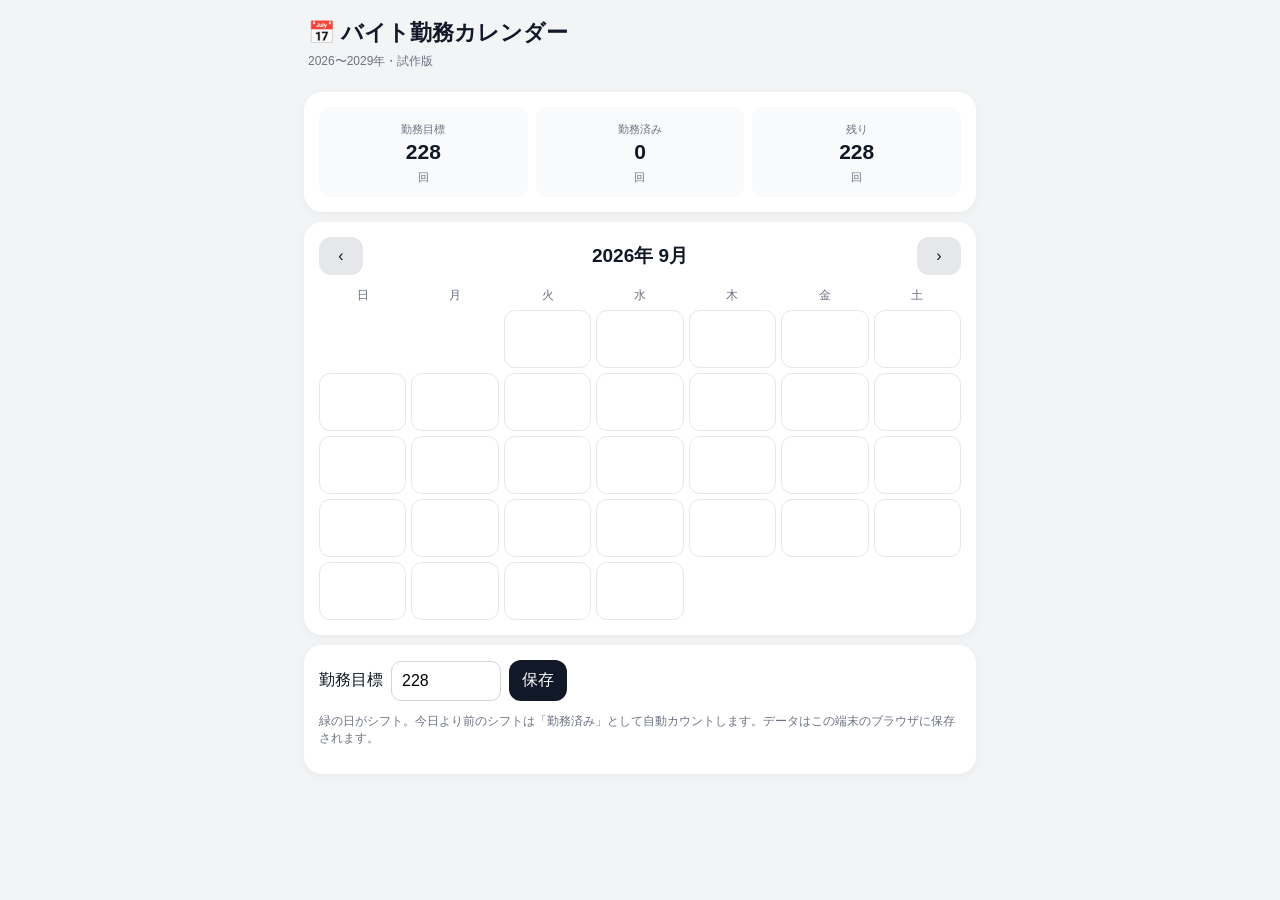
==== index.html @ fe1ae58c "Add files via upload" ====
<!doctype html><html lang="ja"><head>
<meta charset="utf-8"><meta name="viewport" content="width=device-width,initial-scale=1,viewport-fit=cover">
<meta name="theme-color" content="#111827"><link rel="manifest" href="manifest.json"><title>バイト勤務カレンダー</title>
<style>
*{box-sizing:border-box}body{margin:0;background:#f3f4f6;color:#111827;font-family:-apple-system,BlinkMacSystemFont,"Noto Sans JP",sans-serif}.app{max-width:700px;margin:auto;padding:env(safe-area-inset-top) 14px calc(24px + env(safe-area-inset-bottom))}header{padding:18px 4px 12px}h1{font-size:22px;margin:0 0 5px}.sub,.hint{color:#6b7280;font-size:12px}.card{background:#fff;border-radius:18px;padding:15px;margin:10px 0;box-shadow:0 2px 10px #0000000d}.stats{display:grid;grid-template-columns:repeat(3,1fr);gap:8px}.stat{background:#f9fafb;border-radius:12px;padding:12px 5px;text-align:center}.stat b{display:block;font-size:21px;margin:3px}.stat span{font-size:11px;color:#6b7280}.controls{display:flex;justify-content:space-between;align-items:center}.controls button{width:44px}.month{font-size:19px;font-weight:700}.week,.calendar{display:grid;grid-template-columns:repeat(7,1fr);gap:5px}.week{text-align:center;color:#6b7280;font-size:12px;margin:12px 0 6px}.day{min-height:58px;border:1px solid #e5e7eb;border-radius:11px;background:#fff;padding:6px;text-align:left}.day.empty{border:0;background:transparent}.day.today{outline:2px solid #111827}.day.shift{background:#dcfce7;border-color:#86efac}.num{font-size:13px}.dot{font-size:10px;color:#166534;margin-top:7px;font-weight:700}button{border:0;border-radius:12px;padding:10px 13px;background:#111827;color:#fff;font:inherit}button.secondary{background:#e5e7eb;color:#111827}button.danger{background:#fee2e2;color:#991b1b}.row{display:flex;gap:8px;align-items:center}input{width:110px;padding:10px;border:1px solid #d1d5db;border-radius:10px;font:inherit}.modal{position:fixed;inset:0;background:#0008;display:none;align-items:flex-end}.modal.show{display:flex}.sheet{background:#fff;width:100%;max-width:700px;border-radius:22px 22px 0 0;padding:20px 18px calc(20px + env(safe-area-inset-bottom))}.sheet h2{font-size:18px;margin:0 0 8px}.actions{display:flex;gap:8px;margin-top:15px}.actions button{flex:1}
</style></head><body><div class="app">
<header><h1>📅 バイト勤務カレンダー</h1><div class="sub">2026〜2029年・試作版</div></header>
<div class="card"><div class="stats"><div class="stat"><span>勤務目標</span><b id="goal">228</b><span>回</span></div><div class="stat"><span>勤務済み</span><b id="done">0</b><span>回</span></div><div class="stat"><span>残り</span><b id="remaining">228</b><span>回</span></div></div></div>
<div class="card"><div class="controls"><button class="secondary" id="prev">‹</button><div class="month" id="monthLabel"></div><button class="secondary" id="next">›</button></div>
<div class="week"><div>日</div><div>月</div><div>火</div><div>水</div><div>木</div><div>金</div><div>土</div></div><div class="calendar" id="calendar"></div></div>
<div class="card"><div class="row"><label>勤務目標</label><input id="goalInput" type="number" min="0" value="228"><button id="saveGoal">保存</button></div><p class="hint">緑の日がシフト。今日より前のシフトは「勤務済み」として自動カウントします。データはこの端末のブラウザに保存されます。</p></div>
</div>
<div class="modal" id="modal"><div class="sheet"><h2 id="modalTitle"></h2><div class="hint">この日のシフトを登録・削除できます。</div><div class="actions"><button id="add">🟢 シフト登録</button><button class="danger" id="remove">削除</button><button class="secondary" id="close">閉じる</button></div></div></div>
<script src="app.js"></script><script>if("serviceWorker"in navigator)navigator.serviceWorker.register("sw.js");</script>
</body></html>
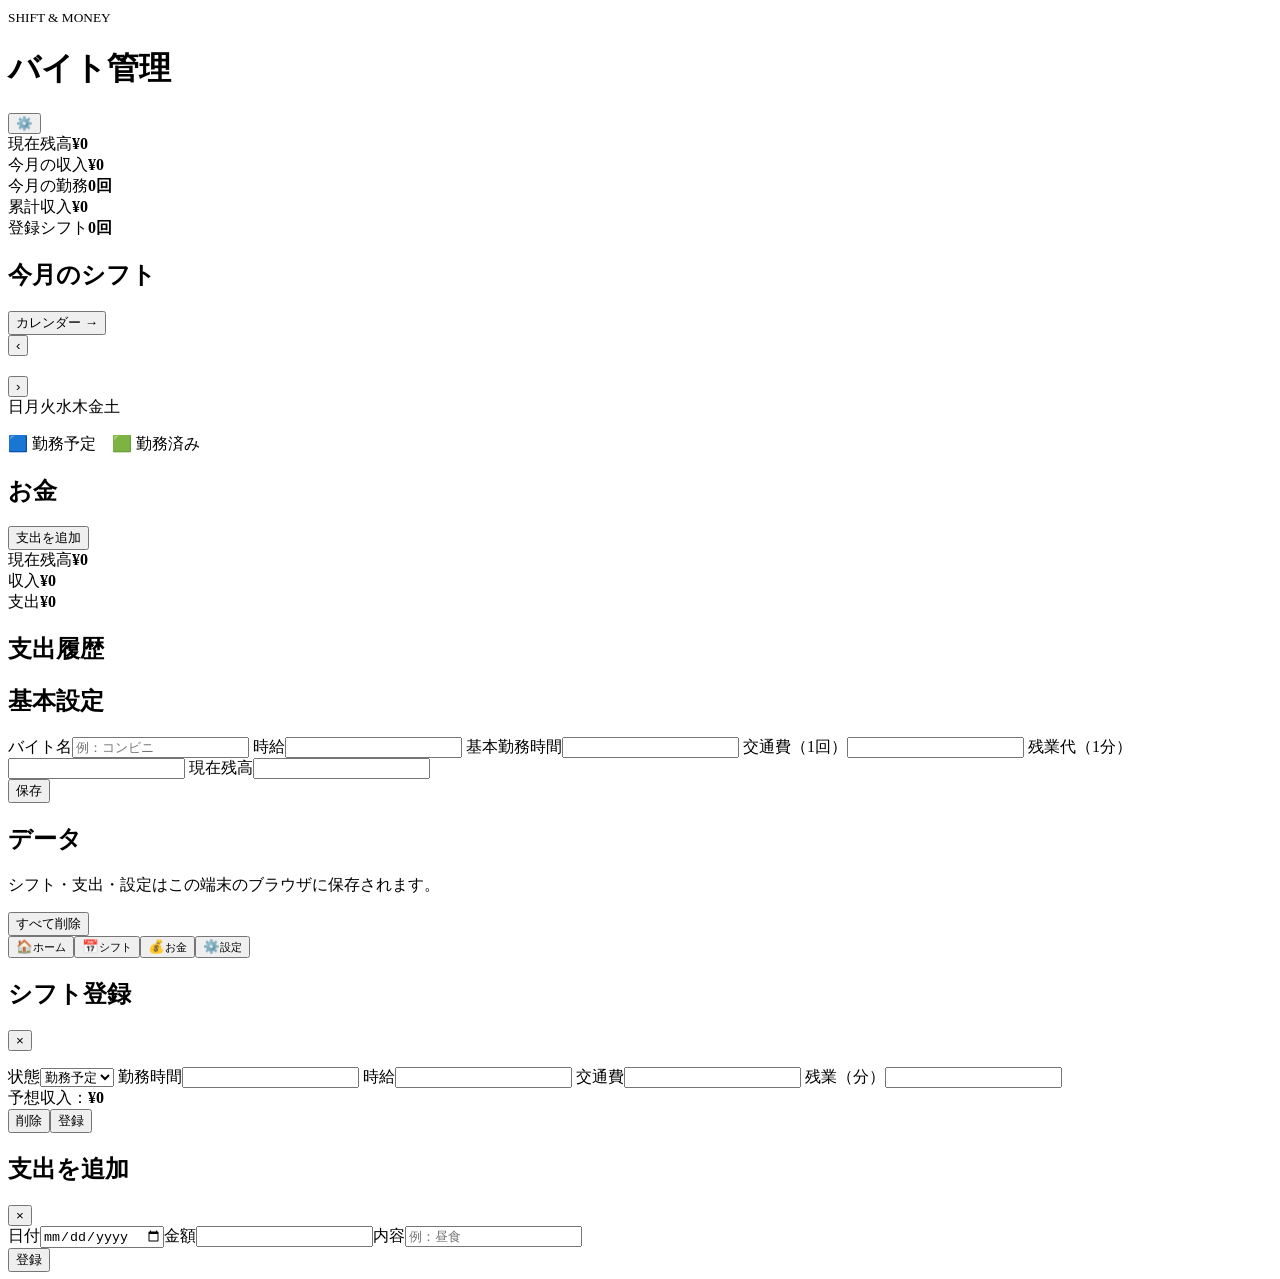
==== commit 277654be: "Rename index[1].html to index.html" ====
--- a/index.html
+++ b/index.html
@@ -1,15 +1,78 @@
-<!doctype html><html lang="ja"><head>
-<meta charset="utf-8"><meta name="viewport" content="width=device-width,initial-scale=1,viewport-fit=cover">
-<meta name="theme-color" content="#111827"><link rel="manifest" href="manifest.json"><title>バイト勤務カレンダー</title>
-<style>
-*{box-sizing:border-box}body{margin:0;background:#f3f4f6;color:#111827;font-family:-apple-system,BlinkMacSystemFont,"Noto Sans JP",sans-serif}.app{max-width:700px;margin:auto;padding:env(safe-area-inset-top) 14px calc(24px + env(safe-area-inset-bottom))}header{padding:18px 4px 12px}h1{font-size:22px;margin:0 0 5px}.sub,.hint{color:#6b7280;font-size:12px}.card{background:#fff;border-radius:18px;padding:15px;margin:10px 0;box-shadow:0 2px 10px #0000000d}.stats{display:grid;grid-template-columns:repeat(3,1fr);gap:8px}.stat{background:#f9fafb;border-radius:12px;padding:12px 5px;text-align:center}.stat b{display:block;font-size:21px;margin:3px}.stat span{font-size:11px;color:#6b7280}.controls{display:flex;justify-content:space-between;align-items:center}.controls button{width:44px}.month{font-size:19px;font-weight:700}.week,.calendar{display:grid;grid-template-columns:repeat(7,1fr);gap:5px}.week{text-align:center;color:#6b7280;font-size:12px;margin:12px 0 6px}.day{min-height:58px;border:1px solid #e5e7eb;border-radius:11px;background:#fff;padding:6px;text-align:left}.day.empty{border:0;background:transparent}.day.today{outline:2px solid #111827}.day.shift{background:#dcfce7;border-color:#86efac}.num{font-size:13px}.dot{font-size:10px;color:#166534;margin-top:7px;font-weight:700}button{border:0;border-radius:12px;padding:10px 13px;background:#111827;color:#fff;font:inherit}button.secondary{background:#e5e7eb;color:#111827}button.danger{background:#fee2e2;color:#991b1b}.row{display:flex;gap:8px;align-items:center}input{width:110px;padding:10px;border:1px solid #d1d5db;border-radius:10px;font:inherit}.modal{position:fixed;inset:0;background:#0008;display:none;align-items:flex-end}.modal.show{display:flex}.sheet{background:#fff;width:100%;max-width:700px;border-radius:22px 22px 0 0;padding:20px 18px calc(20px + env(safe-area-inset-bottom))}.sheet h2{font-size:18px;margin:0 0 8px}.actions{display:flex;gap:8px;margin-top:15px}.actions button{flex:1}
-</style></head><body><div class="app">
-<header><h1>📅 バイト勤務カレンダー</h1><div class="sub">2026〜2029年・試作版</div></header>
-<div class="card"><div class="stats"><div class="stat"><span>勤務目標</span><b id="goal">228</b><span>回</span></div><div class="stat"><span>勤務済み</span><b id="done">0</b><span>回</span></div><div class="stat"><span>残り</span><b id="remaining">228</b><span>回</span></div></div></div>
-<div class="card"><div class="controls"><button class="secondary" id="prev">‹</button><div class="month" id="monthLabel"></div><button class="secondary" id="next">›</button></div>
-<div class="week"><div>日</div><div>月</div><div>火</div><div>水</div><div>木</div><div>金</div><div>土</div></div><div class="calendar" id="calendar"></div></div>
-<div class="card"><div class="row"><label>勤務目標</label><input id="goalInput" type="number" min="0" value="228"><button id="saveGoal">保存</button></div><p class="hint">緑の日がシフト。今日より前のシフトは「勤務済み」として自動カウントします。データはこの端末のブラウザに保存されます。</p></div>
+<!doctype html>
+<html lang="ja">
+<head>
+<meta charset="utf-8">
+<meta name="viewport" content="width=device-width,initial-scale=1,viewport-fit=cover">
+<meta name="theme-color" content="#111827">
+<title>バイト管理</title>
+<link rel="manifest" href="manifest.json">
+<link rel="stylesheet" href="style.css">
+</head>
+<body>
+<header class="header"><div><small>SHIFT & MONEY</small><h1>バイト管理</h1></div><button id="settingsBtn">⚙️</button></header>
+
+<main>
+<section id="home" class="screen active">
+<div class="hero"><span>現在残高</span><b id="balance">¥0</b><small id="balanceInfo"></small></div>
+<div class="grid">
+<div class="card"><span>今月の収入</span><b id="monthIncome">¥0</b></div>
+<div class="card"><span>今月の勤務</span><b id="monthShifts">0回</b></div>
+<div class="card"><span>累計収入</span><b id="totalIncome">¥0</b></div>
+<div class="card"><span>登録シフト</span><b id="allShifts">0回</b></div>
 </div>
-<div class="modal" id="modal"><div class="sheet"><h2 id="modalTitle"></h2><div class="hint">この日のシフトを登録・削除できます。</div><div class="actions"><button id="add">🟢 シフト登録</button><button class="danger" id="remove">削除</button><button class="secondary" id="close">閉じる</button></div></div></div>
-<script src="app.js"></script><script>if("serviceWorker"in navigator)navigator.serviceWorker.register("sw.js");</script>
-</body></html>+<div class="card"><div class="row"><h2>今月のシフト</h2><button class="link" id="calendarLink">カレンダー →</button></div><div id="upcoming"></div></div>
+</section>
+
+<section id="calendar" class="screen">
+<div class="calhead"><button id="prev">‹</button><h2 id="monthTitle"></h2><button id="next">›</button></div>
+<div class="week"><span>日</span><span>月</span><span>火</span><span>水</span><span>木</span><span>金</span><span>土</span></div>
+<div id="calgrid" class="calgrid"></div>
+<p class="muted">🟦 勤務予定　🟩 勤務済み</p>
+</section>
+
+<section id="money" class="screen">
+<div class="card"><div class="row"><h2>お金</h2><button class="primary small" id="addExpense">支出を追加</button></div>
+<div class="money"><div><span>現在残高</span><b id="moneyBalance">¥0</b></div><div><span>収入</span><b id="moneyIncome">¥0</b></div><div><span>支出</span><b id="moneyExpense">¥0</b></div></div></div>
+<div class="card"><h2>支出履歴</h2><div id="expenses"></div></div>
+</section>
+
+<section id="settings" class="screen">
+<div class="card"><h2>基本設定</h2>
+<div class="forms">
+<label>バイト名<input id="jobName" type="text" placeholder="例：コンビニ"></label>
+<label>時給<input id="wage" type="number" min="0"></label>
+<label>基本勤務時間<input id="hours" type="number" min="0" step=".25"></label>
+<label>交通費（1回）<input id="transport" type="number" min="0"></label>
+<label>残業代（1分）<input id="ot" type="number" min="0" step=".1"></label>
+<label>現在残高<input id="startMoney" type="number"></label>
+</div>
+<button class="primary" id="saveSettings">保存</button>
+</div>
+<div class="card"><h2>データ</h2><p class="muted">シフト・支出・設定はこの端末のブラウザに保存されます。</p><button class="danger" id="clear">すべて削除</button></div>
+</section>
+</main>
+
+<nav><button data-screen="home" class="active">🏠<small>ホーム</small></button><button data-screen="calendar">📅<small>シフト</small></button><button data-screen="money">💰<small>お金</small></button><button data-screen="settings">⚙️<small>設定</small></button></nav>
+
+<div id="shiftModal" class="modal hidden"><div class="backdrop" data-close="shiftModal"></div><div class="sheet">
+<div class="row"><h2>シフト登録</h2><button class="close" data-close="shiftModal">×</button></div>
+<p id="shiftDate" class="muted"></p>
+<div class="forms">
+<label>状態<select id="status"><option value="planned">勤務予定</option><option value="done">勤務済み</option></select></label>
+<label>勤務時間<input id="sHours" type="number" min="0" step=".25"></label>
+<label>時給<input id="sWage" type="number" min="0"></label>
+<label>交通費<input id="sTransport" type="number" min="0"></label>
+<label>残業（分）<input id="sOt" type="number" min="0"></label>
+</div>
+<div class="preview">予想収入：<b id="preview">¥0</b></div>
+<div class="actions"><button class="danger" id="deleteShift">削除</button><button class="primary" id="saveShift">登録</button></div>
+</div></div>
+
+<div id="expenseModal" class="modal hidden"><div class="backdrop" data-close="expenseModal"></div><div class="sheet">
+<div class="row"><h2>支出を追加</h2><button class="close" data-close="expenseModal">×</button></div>
+<div class="forms"><label>日付<input id="eDate" type="date"></label><label>金額<input id="eAmount" type="number" min="0"></label><label>内容<input id="eName" type="text" placeholder="例：昼食"></label></div>
+<button class="primary" id="saveExpense">登録</button>
+</div></div>
+
+<script src="app.js"></script>
+</body></html>
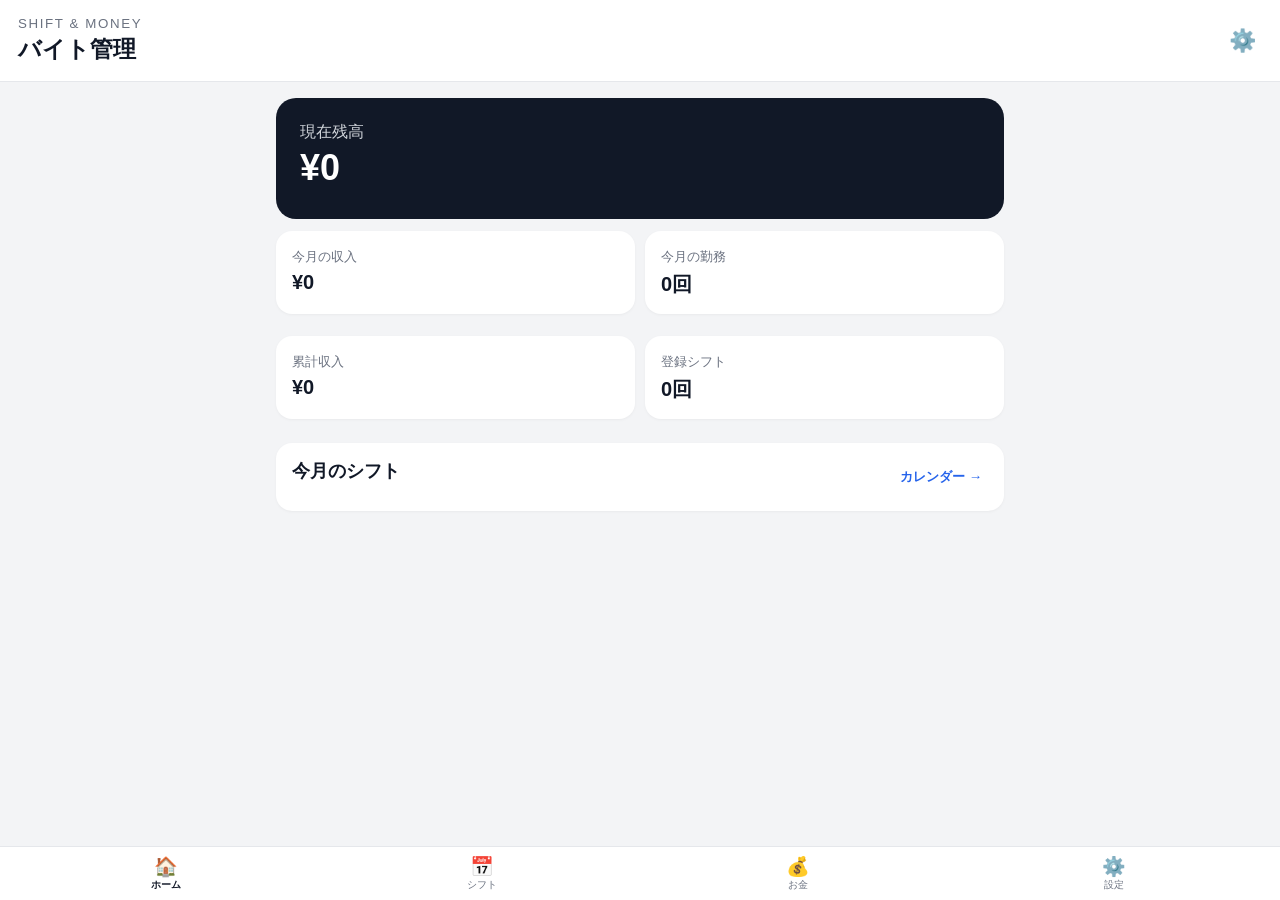
==== commit da05e78f: "Update index.html" ====
--- a/index.html
+++ b/index.html
@@ -4,75 +4,105 @@
 <meta charset="utf-8">
 <meta name="viewport" content="width=device-width,initial-scale=1,viewport-fit=cover">
 <meta name="theme-color" content="#111827">
+<meta name="apple-mobile-web-app-capable" content="yes">
 <title>バイト管理</title>
 <link rel="manifest" href="manifest.json">
 <link rel="stylesheet" href="style.css">
 </head>
 <body>
-<header class="header"><div><small>SHIFT & MONEY</small><h1>バイト管理</h1></div><button id="settingsBtn">⚙️</button></header>
+<header class="header">
+  <div><small>SHIFT & MONEY</small><h1>バイト管理</h1></div>
+  <button id="settingsBtn" type="button">⚙️</button>
+</header>
 
 <main>
 <section id="home" class="screen active">
-<div class="hero"><span>現在残高</span><b id="balance">¥0</b><small id="balanceInfo"></small></div>
-<div class="grid">
-<div class="card"><span>今月の収入</span><b id="monthIncome">¥0</b></div>
-<div class="card"><span>今月の勤務</span><b id="monthShifts">0回</b></div>
-<div class="card"><span>累計収入</span><b id="totalIncome">¥0</b></div>
-<div class="card"><span>登録シフト</span><b id="allShifts">0回</b></div>
-</div>
-<div class="card"><div class="row"><h2>今月のシフト</h2><button class="link" id="calendarLink">カレンダー →</button></div><div id="upcoming"></div></div>
+  <div class="hero"><span>現在残高</span><b id="balance">¥0</b><small id="balanceInfo"></small></div>
+  <div class="grid">
+    <div class="card"><span>今月の収入</span><b id="monthIncome">¥0</b></div>
+    <div class="card"><span>今月の勤務</span><b id="monthShifts">0回</b></div>
+    <div class="card"><span>累計収入</span><b id="totalIncome">¥0</b></div>
+    <div class="card"><span>登録シフト</span><b id="allShifts">0回</b></div>
+  </div>
+  <div class="card">
+    <div class="row"><h2>今月のシフト</h2><button class="link" id="calendarLink" type="button">カレンダー →</button></div>
+    <div id="upcoming"></div>
+  </div>
 </section>
 
 <section id="calendar" class="screen">
-<div class="calhead"><button id="prev">‹</button><h2 id="monthTitle"></h2><button id="next">›</button></div>
-<div class="week"><span>日</span><span>月</span><span>火</span><span>水</span><span>木</span><span>金</span><span>土</span></div>
-<div id="calgrid" class="calgrid"></div>
-<p class="muted">🟦 勤務予定　🟩 勤務済み</p>
+  <div class="calhead"><button id="prev" type="button">‹</button><h2 id="monthTitle"></h2><button id="next" type="button">›</button></div>
+  <div class="week"><span>日</span><span>月</span><span>火</span><span>水</span><span>木</span><span>金</span><span>土</span></div>
+  <div id="calgrid" class="calgrid"></div>
+  <p class="muted">🟦 勤務予定　🟩 勤務済み</p>
 </section>
 
 <section id="money" class="screen">
-<div class="card"><div class="row"><h2>お金</h2><button class="primary small" id="addExpense">支出を追加</button></div>
-<div class="money"><div><span>現在残高</span><b id="moneyBalance">¥0</b></div><div><span>収入</span><b id="moneyIncome">¥0</b></div><div><span>支出</span><b id="moneyExpense">¥0</b></div></div></div>
-<div class="card"><h2>支出履歴</h2><div id="expenses"></div></div>
+  <div class="card">
+    <div class="row"><h2>お金</h2><button class="primary small" id="addExpense" type="button">支出を追加</button></div>
+    <div class="money">
+      <div><span>現在残高</span><b id="moneyBalance">¥0</b></div>
+      <div><span>収入</span><b id="moneyIncome">¥0</b></div>
+      <div><span>支出</span><b id="moneyExpense">¥0</b></div>
+    </div>
+  </div>
+  <div class="card"><h2>支出履歴</h2><div id="expenses"></div></div>
 </section>
 
 <section id="settings" class="screen">
-<div class="card"><h2>基本設定</h2>
-<div class="forms">
-<label>バイト名<input id="jobName" type="text" placeholder="例：コンビニ"></label>
-<label>時給<input id="wage" type="number" min="0"></label>
-<label>基本勤務時間<input id="hours" type="number" min="0" step=".25"></label>
-<label>交通費（1回）<input id="transport" type="number" min="0"></label>
-<label>残業代（1分）<input id="ot" type="number" min="0" step=".1"></label>
-<label>現在残高<input id="startMoney" type="number"></label>
-</div>
-<button class="primary" id="saveSettings">保存</button>
-</div>
-<div class="card"><h2>データ</h2><p class="muted">シフト・支出・設定はこの端末のブラウザに保存されます。</p><button class="danger" id="clear">すべて削除</button></div>
+  <div class="card">
+    <h2>基本設定</h2>
+    <div class="forms">
+      <label>バイト名<input id="jobName" type="text" placeholder="例：コンビニ"></label>
+      <label>時給<input id="wage" type="number" min="0"></label>
+      <label>基本勤務時間<input id="hours" type="number" min="0" step=".25"></label>
+      <label>交通費（1回）<input id="transport" type="number" min="0"></label>
+      <label>残業代（1分）<input id="ot" type="number" min="0" step=".1"></label>
+      <label>現在残高<input id="startMoney" type="number"></label>
+    </div>
+    <button class="primary" id="saveSettings" type="button">保存</button>
+  </div>
+  <div class="card"><h2>データ</h2><p class="muted">シフト・支出・設定はこの端末のブラウザに保存されます。</p><button class="danger" id="clear" type="button">すべて削除</button></div>
 </section>
 </main>
 
-<nav><button data-screen="home" class="active">🏠<small>ホーム</small></button><button data-screen="calendar">📅<small>シフト</small></button><button data-screen="money">💰<small>お金</small></button><button data-screen="settings">⚙️<small>設定</small></button></nav>
+<nav>
+  <button data-screen="home" class="active" type="button">🏠<small>ホーム</small></button>
+  <button data-screen="calendar" type="button">📅<small>シフト</small></button>
+  <button data-screen="money" type="button">💰<small>お金</small></button>
+  <button data-screen="settings" type="button">⚙️<small>設定</small></button>
+</nav>
 
-<div id="shiftModal" class="modal hidden"><div class="backdrop" data-close="shiftModal"></div><div class="sheet">
-<div class="row"><h2>シフト登録</h2><button class="close" data-close="shiftModal">×</button></div>
-<p id="shiftDate" class="muted"></p>
-<div class="forms">
-<label>状態<select id="status"><option value="planned">勤務予定</option><option value="done">勤務済み</option></select></label>
-<label>勤務時間<input id="sHours" type="number" min="0" step=".25"></label>
-<label>時給<input id="sWage" type="number" min="0"></label>
-<label>交通費<input id="sTransport" type="number" min="0"></label>
-<label>残業（分）<input id="sOt" type="number" min="0"></label>
+<div id="shiftModal" class="modal hidden">
+  <div class="backdrop" data-close="shiftModal"></div>
+  <div class="sheet">
+    <div class="row"><h2>シフト登録</h2><button class="close" data-close="shiftModal" type="button">×</button></div>
+    <p id="shiftDate" class="muted"></p>
+    <div class="forms">
+      <label>状態<select id="status"><option value="planned">勤務予定</option><option value="done">勤務済み</option></select></label>
+      <label>勤務時間<input id="sHours" type="number" min="0" step=".25"></label>
+      <label>時給<input id="sWage" type="number" min="0"></label>
+      <label>交通費<input id="sTransport" type="number" min="0"></label>
+      <label>残業（分）<input id="sOt" type="number" min="0"></label>
+    </div>
+    <div class="preview">予想収入：<b id="preview">¥0</b></div>
+    <div class="actions"><button class="danger" id="deleteShift" type="button">削除</button><button class="primary" id="saveShift" type="button">登録</button></div>
+  </div>
 </div>
-<div class="preview">予想収入：<b id="preview">¥0</b></div>
-<div class="actions"><button class="danger" id="deleteShift">削除</button><button class="primary" id="saveShift">登録</button></div>
-</div></div>
 
-<div id="expenseModal" class="modal hidden"><div class="backdrop" data-close="expenseModal"></div><div class="sheet">
-<div class="row"><h2>支出を追加</h2><button class="close" data-close="expenseModal">×</button></div>
-<div class="forms"><label>日付<input id="eDate" type="date"></label><label>金額<input id="eAmount" type="number" min="0"></label><label>内容<input id="eName" type="text" placeholder="例：昼食"></label></div>
-<button class="primary" id="saveExpense">登録</button>
-</div></div>
+<div id="expenseModal" class="modal hidden">
+  <div class="backdrop" data-close="expenseModal"></div>
+  <div class="sheet">
+    <div class="row"><h2>支出を追加</h2><button class="close" data-close="expenseModal" type="button">×</button></div>
+    <div class="forms">
+      <label>日付<input id="eDate" type="date"></label>
+      <label>金額<input id="eAmount" type="number" min="0"></label>
+      <label>内容<input id="eName" type="text" placeholder="例：昼食"></label>
+    </div>
+    <button class="primary" id="saveExpense" type="button">登録</button>
+  </div>
+</div>
 
-<script src="app.js"></script>
-</body></html>
+<script src="app.js?v=11"></script>
+</body>
+</html>
--- a/style.css
+++ b/style.css
@@ -0,0 +1 @@
+*{box-sizing:border-box}body{margin:0;background:#f3f4f6;color:#111827;font-family:-apple-system,BlinkMacSystemFont,"Segoe UI","Noto Sans JP",sans-serif;padding-bottom:82px}.header{position:sticky;top:0;z-index:5;background:white;border-bottom:1px solid #e5e7eb;padding:14px 18px;display:flex;justify-content:space-between;align-items:center}.header small{color:#6b7280;letter-spacing:.12em}.header h1{margin:2px 0;font-size:23px}.header button,.close{border:0;background:none;font-size:22px}main{max-width:760px;margin:auto;padding:16px}.screen{display:none}.screen.active{display:block}.hero{background:#111827;color:white;border-radius:20px;padding:24px;margin-bottom:12px}.hero span,.hero small{display:block;color:#d1d5db}.hero b{display:block;font-size:36px;margin:4px 0 6px}.grid{display:grid;grid-template-columns:1fr 1fr;gap:10px;margin-bottom:12px}.card{background:white;border-radius:16px;padding:16px;margin-bottom:12px;box-shadow:0 1px 3px #0000000b}.card h2{font-size:18px;margin:0 0 12px}.card span,.muted{color:#6b7280;font-size:13px}.card b{display:block;font-size:20px;margin-top:5px}.row{display:flex;align-items:center;justify-content:space-between}.link{border:0;background:none;color:#2563eb;font-weight:700}.primary,.danger{border:0;border-radius:11px;padding:12px 16px;font-weight:700}.primary{background:#111827;color:white}.primary.small{padding:9px 12px;font-size:13px}.danger{background:#fee2e2;color:#b91c1c}.calhead{display:grid;grid-template-columns:48px 1fr 48px;align-items:center;text-align:center;margin-bottom:12px}.calhead button{border:0;background:white;border-radius:12px;font-size:30px;height:44px}.week,.calgrid{display:grid;grid-template-columns:repeat(7,1fr);gap:4px}.week{text-align:center;color:#6b7280;font-size:12px;margin-bottom:4px}.day{min-height:70px;background:white;border:1px solid transparent;border-radius:10px;padding:6px;text-align:left;position:relative}.day.today{border-color:#111827}.day.other{opacity:.35}.daynum{font-size:12px;font-weight:700}.shift{position:absolute;left:5px;right:5px;bottom:5px;border-radius:7px;text-align:center;font-size:10px;padding:3px;overflow:hidden;white-space:nowrap}.shift.planned{background:#dbeafe;color:#1d4ed8}.shift.done{background:#dcfce7;color:#15803d}.money{display:grid;grid-template-columns:repeat(3,1fr);gap:8px}.money div{background:#f9fafb;border-radius:10px;padding:10px}.money b{font-size:16px}.listrow{display:flex;justify-content:space-between;padding:11px;border:1px solid #e5e7eb;border-radius:10px;margin:7px 0}.empty{text-align:center;color:#9ca3af;padding:16px}.forms{display:grid;grid-template-columns:1fr 1fr;gap:11px;margin:13px 0}.forms label{font-size:13px;color:#4b5563}.forms input,.forms select{display:block;width:100%;margin-top:5px;border:1px solid #d1d5db;border-radius:10px;padding:10px;background:white;color:#111827}.preview{background:#f9fafb;border-radius:10px;padding:13px;margin-bottom:12px}.preview b{font-size:20px}.actions{display:flex;gap:10px}.actions>*{flex:1}nav{position:fixed;bottom:0;left:0;right:0;z-index:10;background:#fffffff2;backdrop-filter:blur(10px);border-top:1px solid #e5e7eb;padding:7px 8px calc(7px + env(safe-area-inset-bottom));display:grid;grid-template-columns:repeat(4,1fr)}nav button{border:0;background:none;color:#6b7280;font-size:19px}nav button.active{color:#111827;font-weight:800}nav small{display:block;font-size:10px}.modal.hidden{display:none}.modal{position:fixed;inset:0;z-index:20}.backdrop{position:absolute;inset:0;background:#0008}.sheet{position:absolute;bottom:0;left:0;right:0;background:white;border-radius:22px 22px 0 0;padding:20px 18px calc(20px + env(safe-area-inset-bottom));max-height:90vh;overflow:auto}.sheet h2{margin:0}@media(max-width:480px){.forms{grid-template-columns:1fr}.money{grid-template-columns:1fr}.day{min-height:64px}}
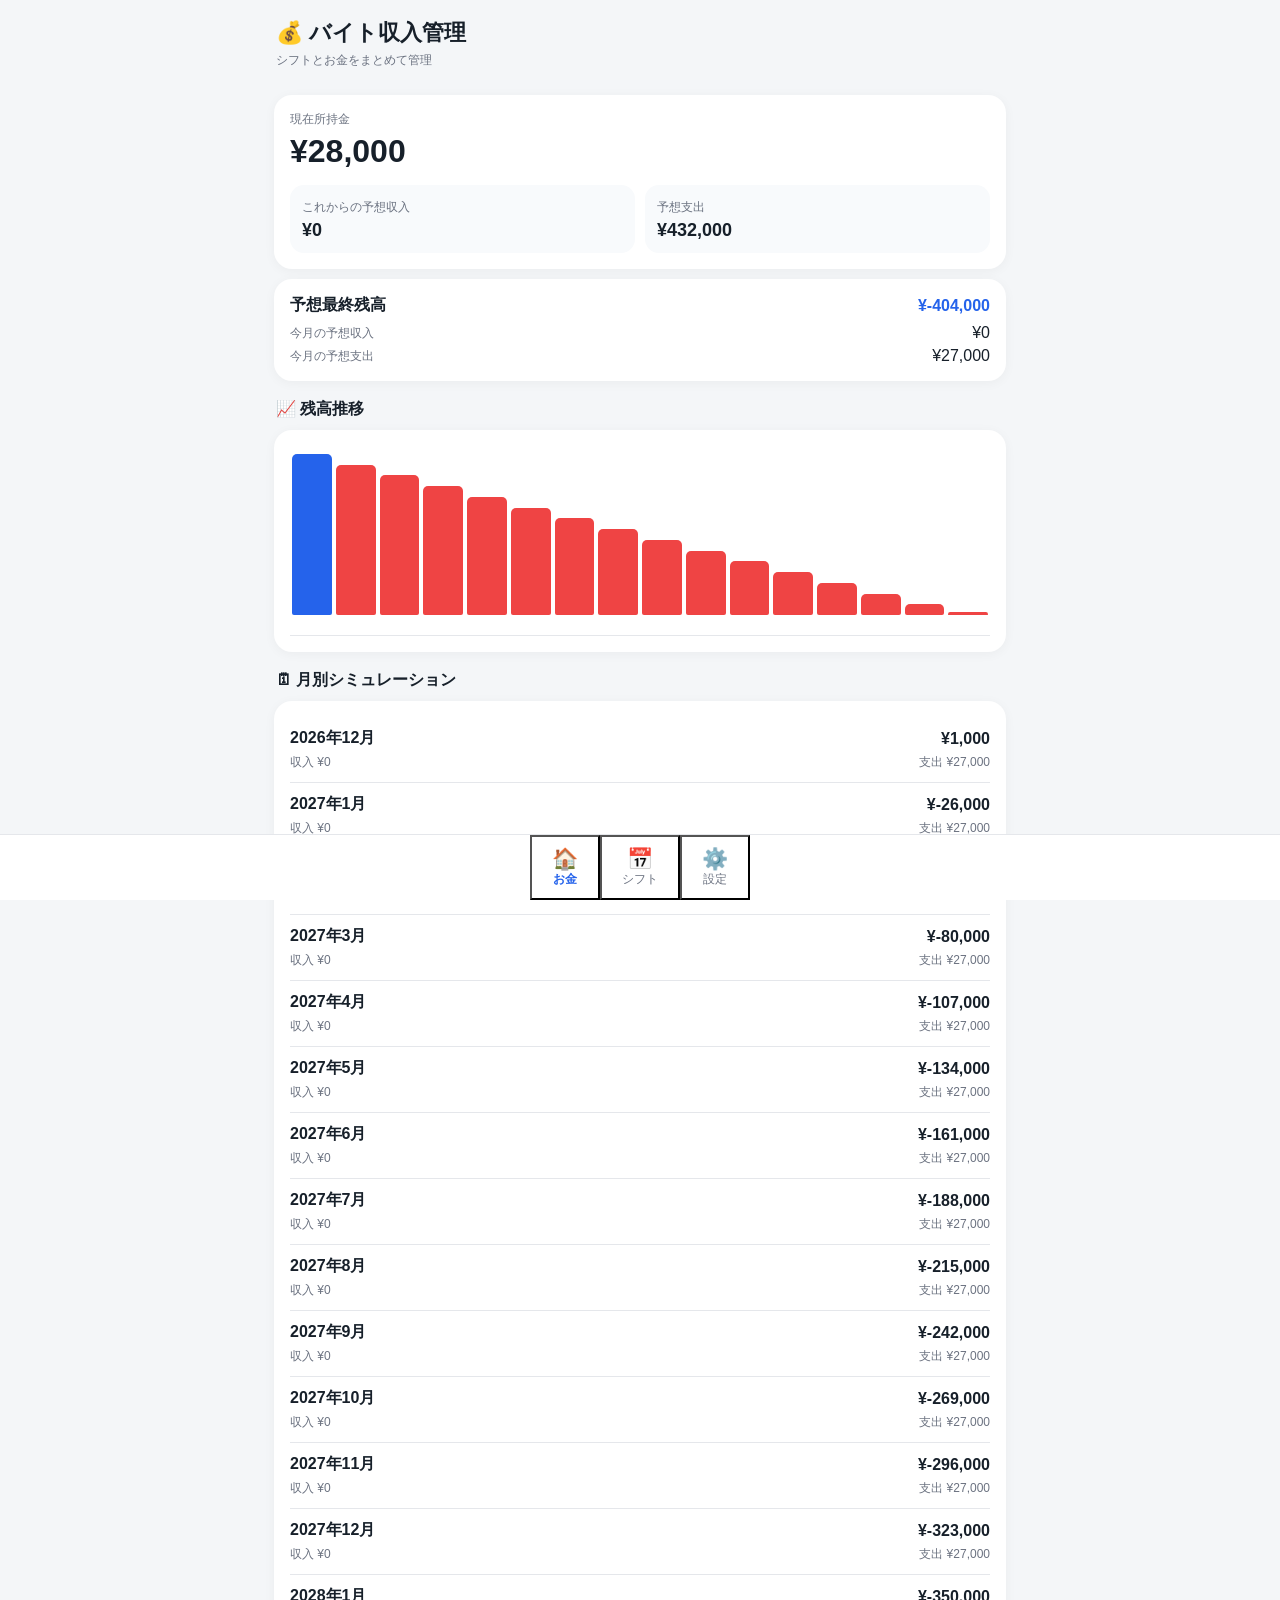
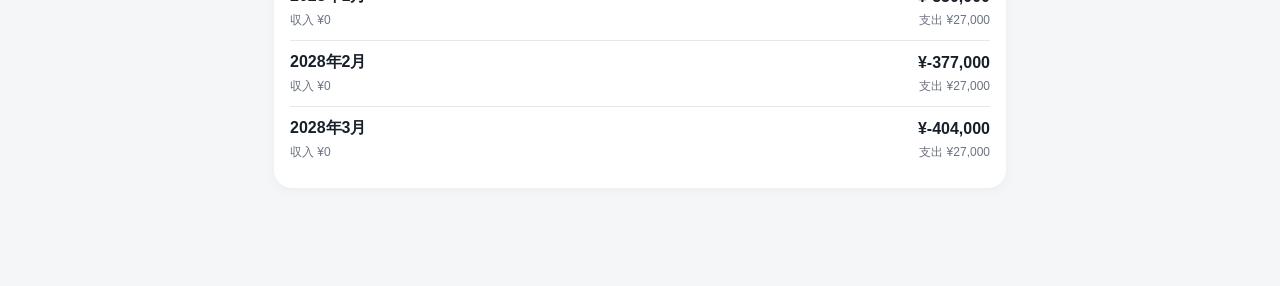
==== commit b9b777f4: "Update index.html" ====
--- a/index.html
+++ b/index.html
@@ -2,107 +2,78 @@
 <html lang="ja">
 <head>
 <meta charset="utf-8">
-<meta name="viewport" content="width=device-width,initial-scale=1,viewport-fit=cover">
+<meta name="viewport" content="width=device-width,initial-scale=1">
 <meta name="theme-color" content="#111827">
-<meta name="apple-mobile-web-app-capable" content="yes">
-<title>バイト管理</title>
-<link rel="manifest" href="manifest.json">
-<link rel="stylesheet" href="style.css">
+<title>バイト収入管理</title>
+<style>
+*{box-sizing:border-box}body{margin:0;background:#f4f6f8;color:#17202a;font-family:-apple-system,BlinkMacSystemFont,"Segoe UI",sans-serif}.app{max-width:760px;margin:auto;padding-bottom:80px}header{padding:18px 16px 8px}h1{font-size:22px;margin:0}.sub,.label,.note{color:#6b7280;font-size:12px}.sub{margin-top:4px}main{padding:8px 14px}.screen{display:none}.screen.active{display:block}.card{background:#fff;border-radius:18px;padding:16px;margin:10px 0;box-shadow:0 2px 12px #0000000b}.money{font-size:32px;font-weight:800;margin:5px 0 15px}.grid2,.formgrid{display:grid;grid-template-columns:1fr 1fr;gap:10px}.metric{background:#f8fafc;border-radius:14px;padding:12px}.metric b{display:block;font-size:18px;margin-top:4px}.row{display:flex;justify-content:space-between;gap:10px;align-items:center}.sectiontitle{font-weight:750;margin:18px 2px 8px}.blue{color:#2563eb}.green{color:#16a34a}.red{color:#dc2626}.nav{position:fixed;bottom:0;left:0;right:0;background:#fff;border-top:1px solid #e5e7eb;display:flex;justify-content:center;z-index:10}.nav button{background:none;color:#6b7280;padding:10px 20px;font-size:12px}.nav button.active{color:#2563eb;font-weight:700}.ico{display:block;font-size:21px}.monthbar{display:flex;justify-content:space-between;align-items:center;margin:5px 0 10px}.monthbar button,.smallbtn{border:0;background:#eef2ff;color:#1d4ed8;border-radius:10px;padding:8px 12px}.calendar{display:grid;grid-template-columns:repeat(7,1fr);gap:5px}.dow{text-align:center;color:#6b7280;font-size:11px;padding:3px}.day{min-height:70px;border:1px solid transparent;border-radius:11px;background:#fff;padding:6px;text-align:left}.day.empty{background:transparent}.day.today{border-color:#2563eb}.day.planned{background:#eff6ff}.day.done{background:#ecfdf5}.day.absent{background:#fef2f2}.day .tag,.day .pay{font-size:10px;margin-top:6px}.field{display:flex;flex-direction:column;gap:5px}.field.full{grid-column:1/-1}.field label{font-size:12px;color:#6b7280}.field input,.field select{width:100%;padding:11px;border:1px solid #e5e7eb;border-radius:10px;background:white}.primary{width:100%;padding:12px;border:0;border-radius:12px;background:#2563eb;color:white;font-weight:700;margin-top:12px}.danger{padding:10px;border:0;border-radius:10px;background:#fee2e2;color:#b91c1c}.chart{height:190px;display:flex;align-items:flex-end;gap:4px;padding:8px 2px 20px;border-bottom:1px solid #e5e7eb}.barwrap{height:100%;flex:1;position:relative;display:flex;align-items:flex-end}.bar{width:100%;background:#2563eb;border-radius:5px 5px 2px 2px;min-height:2px}.bar.negative{background:#ef4444}.barlabel{position:absolute;top:100%;font-size:9px;color:#6b7280;white-space:nowrap}.monthrow{padding:11px 0;border-bottom:1px solid #e5e7eb}.monthrow:last-child{border-bottom:0}.modal{position:fixed;inset:0;background:#0007;display:none;align-items:flex-end;z-index:20}.modal.show{display:flex}.sheet{background:white;width:100%;max-width:760px;margin:auto;border-radius:22px 22px 0 0;padding:18px 16px 25px}.actions{display:flex;gap:8px;margin-top:12px}.actions>*{flex:1}
+</style>
 </head>
 <body>
-<header class="header">
-  <div><small>SHIFT & MONEY</small><h1>バイト管理</h1></div>
-  <button id="settingsBtn" type="button">⚙️</button>
-</header>
-
+<div class="app">
+<header><h1>💰 バイト収入管理</h1><div class="sub">シフトとお金をまとめて管理</div></header>
 <main>
 <section id="home" class="screen active">
-  <div class="hero"><span>現在残高</span><b id="balance">¥0</b><small id="balanceInfo"></small></div>
-  <div class="grid">
-    <div class="card"><span>今月の収入</span><b id="monthIncome">¥0</b></div>
-    <div class="card"><span>今月の勤務</span><b id="monthShifts">0回</b></div>
-    <div class="card"><span>累計収入</span><b id="totalIncome">¥0</b></div>
-    <div class="card"><span>登録シフト</span><b id="allShifts">0回</b></div>
-  </div>
-  <div class="card">
-    <div class="row"><h2>今月のシフト</h2><button class="link" id="calendarLink" type="button">カレンダー →</button></div>
-    <div id="upcoming"></div>
-  </div>
+<div class="card"><div class="label">現在所持金</div><div id="currentMoney" class="money">¥0</div><div class="grid2"><div class="metric"><span class="label">これからの予想収入</span><b id="futureIncome">¥0</b></div><div class="metric"><span class="label">予想支出</span><b id="futureExpense">¥0</b></div></div></div>
+<div class="card"><div class="row"><b>予想最終残高</b><b id="forecastBalance" class="blue">¥0</b></div><div class="row" style="margin-top:8px"><span class="label">今月の予想収入</span><span id="monthIncome">¥0</span></div><div class="row" style="margin-top:5px"><span class="label">今月の予想支出</span><span id="monthExpense">¥0</span></div></div>
+<div class="sectiontitle">📈 残高推移</div><div class="card"><div id="balanceChart" class="chart"></div></div>
+<div class="sectiontitle">🗓 月別シミュレーション</div><div class="card" id="monthList"></div>
 </section>
 
 <section id="calendar" class="screen">
-  <div class="calhead"><button id="prev" type="button">‹</button><h2 id="monthTitle"></h2><button id="next" type="button">›</button></div>
-  <div class="week"><span>日</span><span>月</span><span>火</span><span>水</span><span>木</span><span>金</span><span>土</span></div>
-  <div id="calgrid" class="calgrid"></div>
-  <p class="muted">🟦 勤務予定　🟩 勤務済み</p>
-</section>
-
-<section id="money" class="screen">
-  <div class="card">
-    <div class="row"><h2>お金</h2><button class="primary small" id="addExpense" type="button">支出を追加</button></div>
-    <div class="money">
-      <div><span>現在残高</span><b id="moneyBalance">¥0</b></div>
-      <div><span>収入</span><b id="moneyIncome">¥0</b></div>
-      <div><span>支出</span><b id="moneyExpense">¥0</b></div>
-    </div>
-  </div>
-  <div class="card"><h2>支出履歴</h2><div id="expenses"></div></div>
+<div class="monthbar"><button id="prevMonth">‹</button><b id="calTitle"></b><button id="nextMonth">›</button></div>
+<div id="calendarGrid" class="calendar"></div>
+<div class="card note">登録した「出勤予定」は、その日を過ぎると自動で「勤務済み」になります。休んだ日は「欠勤」に変更できます。</div>
+<div class="card"><div class="row"><span>卒業までの残り勤務予定</span><b id="remainingShifts">0回</b></div><div class="row" style="margin-top:8px"><span>今月の勤務予定</span><b id="monthShifts">0回</b></div><div class="row" style="margin-top:8px"><span>今月の勤務済み</span><b id="monthDone">0回</b></div></div>
 </section>
 
 <section id="settings" class="screen">
-  <div class="card">
-    <h2>基本設定</h2>
-    <div class="forms">
-      <label>バイト名<input id="jobName" type="text" placeholder="例：コンビニ"></label>
-      <label>時給<input id="wage" type="number" min="0"></label>
-      <label>基本勤務時間<input id="hours" type="number" min="0" step=".25"></label>
-      <label>交通費（1回）<input id="transport" type="number" min="0"></label>
-      <label>残業代（1分）<input id="ot" type="number" min="0" step=".1"></label>
-      <label>現在残高<input id="startMoney" type="number"></label>
-    </div>
-    <button class="primary" id="saveSettings" type="button">保存</button>
-  </div>
-  <div class="card"><h2>データ</h2><p class="muted">シフト・支出・設定はこの端末のブラウザに保存されます。</p><button class="danger" id="clear" type="button">すべて削除</button></div>
+<div class="sectiontitle">⚙️ 基本設定</div><div class="card"><div class="formgrid">
+<div class="field full"><label>現在所持金</label><input id="sMoney" type="number"></div>
+<div class="field"><label>時給（円）</label><input id="sWage" type="number"></div><div class="field"><label>勤務時間（時間）</label><input id="sHours" type="number" step=".1"></div>
+<div class="field"><label>交通費（1勤務）</label><input id="sTransport" type="number"></div><div class="field"><label>残業割増率（%）</label><input id="sRate" type="number"></div>
+<div class="field"><label>卒業までの勤務目標</label><input id="sGoal" type="number"></div><div class="field"><label>シミュレーション終了</label><input id="sEnd" type="month"></div>
+</div><button id="saveSettings" class="primary">設定を保存</button></div>
+<div class="sectiontitle">💸 支出</div><div class="card"><div class="formgrid"><div class="field"><label>毎月の支出</label><input id="sMonthly" type="number"></div><div class="field"><label>その他支出</label><input id="sOther" type="number"></div></div><button id="saveExpenses" class="primary">支出設定を保存</button></div>
 </section>
 </main>
-
-<nav>
-  <button data-screen="home" class="active" type="button">🏠<small>ホーム</small></button>
-  <button data-screen="calendar" type="button">📅<small>シフト</small></button>
-  <button data-screen="money" type="button">💰<small>お金</small></button>
-  <button data-screen="settings" type="button">⚙️<small>設定</small></button>
-</nav>
-
-<div id="shiftModal" class="modal hidden">
-  <div class="backdrop" data-close="shiftModal"></div>
-  <div class="sheet">
-    <div class="row"><h2>シフト登録</h2><button class="close" data-close="shiftModal" type="button">×</button></div>
-    <p id="shiftDate" class="muted"></p>
-    <div class="forms">
-      <label>状態<select id="status"><option value="planned">勤務予定</option><option value="done">勤務済み</option></select></label>
-      <label>勤務時間<input id="sHours" type="number" min="0" step=".25"></label>
-      <label>時給<input id="sWage" type="number" min="0"></label>
-      <label>交通費<input id="sTransport" type="number" min="0"></label>
-      <label>残業（分）<input id="sOt" type="number" min="0"></label>
-    </div>
-    <div class="preview">予想収入：<b id="preview">¥0</b></div>
-    <div class="actions"><button class="danger" id="deleteShift" type="button">削除</button><button class="primary" id="saveShift" type="button">登録</button></div>
-  </div>
+<nav class="nav"><button data-screen="home" class="active"><span class="ico">🏠</span>お金</button><button data-screen="calendar"><span class="ico">📅</span>シフト</button><button data-screen="settings"><span class="ico">⚙️</span>設定</button></nav>
 </div>
 
-<div id="expenseModal" class="modal hidden">
-  <div class="backdrop" data-close="expenseModal"></div>
-  <div class="sheet">
-    <div class="row"><h2>支出を追加</h2><button class="close" data-close="expenseModal" type="button">×</button></div>
-    <div class="forms">
-      <label>日付<input id="eDate" type="date"></label>
-      <label>金額<input id="eAmount" type="number" min="0"></label>
-      <label>内容<input id="eName" type="text" placeholder="例：昼食"></label>
-    </div>
-    <button class="primary" id="saveExpense" type="button">登録</button>
-  </div>
-</div>
+<div id="modal" class="modal"><div class="sheet"><div class="row"><b id="modalDate">シフト</b><button id="closeModal" class="smallbtn">閉じる</button></div>
+<div class="formgrid" style="margin-top:14px"><div class="field"><label>状態</label><select id="mStatus"><option value="planned">出勤予定</option><option value="done">勤務済み</option><option value="absent">欠勤</option></select></div><div class="field"><label>残業（分）</label><input id="mOvertime" type="number" min="0" value="0"></div></div>
+<div class="card" style="background:#f8fafc"><div class="row"><span>通常勤務</span><b id="mBase">¥0</b></div><div class="row" style="margin-top:6px"><span>残業代</span><b id="mOT">¥0</b></div><div class="row" style="margin-top:6px"><span>交通費</span><b id="mTrans">¥0</b></div><div class="row" style="margin-top:10px"><b>予想支給額</b><b id="mTotal">¥0</b></div></div>
+<div class="actions"><button id="deleteShift" class="danger">削除</button><button id="saveShift" class="primary" style="margin-top:0">保存</button></div>
+</div></div>
 
-<script src="app.js?v=11"></script>
+<script>
+(()=>{"use strict";
+const KEY="baito_manager_v2";
+const defaults={settings:{money:28000,wage:1114,hours:3,transport:480,rate:25,goal:228,end:"2028-03"},expenses:{monthly:27000,other:0},shifts:{}};
+let data=load(), view=new Date(), selected=null;
+function load(){try{let x=JSON.parse(localStorage.getItem(KEY));return x?{settings:{...defaults.settings,...x.settings},expenses:{...defaults.expenses,...x.expenses},shifts:x.shifts||{}}:JSON.parse(JSON.stringify(defaults))}catch(e){return JSON.parse(JSON.stringify(defaults))}}
+function save(){localStorage.setItem(KEY,JSON.stringify(data))}
+function yen(n){return "¥"+Math.round(n||0).toLocaleString("ja-JP")}
+function pad(n){return String(n).padStart(2,"0")}
+function dk(y,m,d){return y+"-"+pad(m)+"-"+pad(d)}
+function past(k){let t=new Date();t.setHours(0,0,0,0);return new Date(k+"T00:00:00")<t}
+function status(k,v){if(v?.status==="planned"&&past(k))return"done";return v?.status||null}
+function pay(v){if(!v)return 0;let s=data.settings,base=s.wage*s.hours,ot=v.overtime?s.wage/60*v.overtime*(1+s.rate/100):0;return base+ot+s.transport}
+function months(){let [ey,em]=data.settings.end.split("-").map(Number),d=new Date(new Date().getFullYear(),new Date().getMonth(),1),end=new Date(ey,em-1,1),a=[];while(d<=end){a.push(new Date(d));d.setMonth(d.getMonth()+1)}return a}
+function monthly(){let a=[];months().forEach(d=>{let p=d.getFullYear()+"-"+pad(d.getMonth()+1),inc=0,done=0,planned=0;Object.entries(data.shifts).forEach(([k,v])=>{if(k.startsWith(p)){let st=status(k,v);if(st==="done"||st==="planned"){inc+=pay(v);planned++}if(st==="done")done++}});a.push({key:p,label:d.getFullYear()+"年"+(d.getMonth()+1)+"月",income:inc,expense:data.expenses.monthly,done,planned,balance:0})});let b=data.settings.money;a.forEach(x=>{b+=x.income-x.expense;x.balance=b});return a}
+function screen(id){document.querySelectorAll(".screen").forEach(x=>x.classList.remove("active"));document.getElementById(id).classList.add("active");document.querySelectorAll(".nav button").forEach(x=>x.classList.toggle("active",x.dataset.screen===id));if(id==="home")home();if(id==="calendar")calendar();if(id==="settings")settings()}
+document.querySelectorAll(".nav button").forEach(b=>b.onclick=()=>screen(b.dataset.screen));
+function home(){let a=monthly(),inc=a.reduce((s,x)=>s+x.income,0),exp=a.reduce((s,x)=>s+x.expense,0)+data.expenses.other,cur=a.find(x=>x.key===new Date().getFullYear()+"-"+pad(new Date().getMonth()+1));currentMoney.textContent=yen(data.settings.money);futureIncome.textContent=yen(inc);futureExpense.textContent=yen(exp);forecastBalance.textContent=yen(data.settings.money+inc-exp);monthIncome.textContent=yen(cur?.income||0);monthExpense.textContent=yen(cur?.expense||0);let c=balanceChart;c.innerHTML="";let vals=a.map(x=>x.balance),lo=Math.min(0,...vals),hi=Math.max(1,...vals),span=hi-lo||1;a.forEach(x=>{let w=document.createElement("div");w.className="barwrap";let b=document.createElement("div");b.className="bar"+(x.balance<0?" negative":"");b.style.height=Math.max(2,(x.balance-lo)/span*100)+"%";b.title=x.label+" "+yen(x.balance);w.appendChild(b);c.appendChild(w)});monthList.innerHTML=a.map(x=>'<div class="monthrow"><div class="row"><b>'+x.label+'</b><b>'+yen(x.balance)+'</b></div><div class="row" style="margin-top:5px;font-size:12px;color:#6b7280"><span>収入 '+yen(x.income)+'</span><span>支出 '+yen(x.expense)+'</span></div></div>').join("")}
+function calendar(){let y=view.getFullYear(),m=view.getMonth()+1;calTitle.textContent=y+"年"+m+"月";calendarGrid.innerHTML=["日","月","火","水","木","金","土"].map(x=>'<div class="dow">'+x+"</div>").join("");let first=new Date(y,m-1,1).getDay(),days=new Date(y,m,0).getDate(),p=0,dn=0;for(let i=0;i<first;i++)calendarGrid.innerHTML+='<div class="day empty"></div>';for(let d=1;d<=days;d++){let k=dk(y,m,d),v=data.shifts[k],st=status(k,v),e=document.createElement("button");e.className="day "+(st||"");let t=new Date();if(t.getFullYear()===y&&t.getMonth()+1===m&&t.getDate()===d)e.classList.add("today");e.innerHTML='<div>'+d+"</div>"+(st?'<div class="tag">'+(st==="done"?"勤務済み":st==="planned"?"出勤予定":"欠勤")+"</div>":"")+(st==="done"||st==="planned"?'<div class="pay">'+yen(pay(v))+"</div>":"");if(st==="planned")p++;if(st==="done")dn++;e.onclick=()=>openShift(k);calendarGrid.appendChild(e)}let all=Object.entries(data.shifts).filter(([k,v])=>status(k,v)==="planned"||status(k,v)==="done").length;remainingShifts.textContent=Math.max(0,data.settings.goal-all)+"回";monthShifts.textContent=p+dn+"回";monthDone.textContent=dn+"回"}
+prevMonth.onclick=()=>{view.setMonth(view.getMonth()-1);calendar()};nextMonth.onclick=()=>{view.setMonth(view.getMonth()+1);calendar()};
+function settings(){sMoney.value=data.settings.money;sWage.value=data.settings.wage;sHours.value=data.settings.hours;sTransport.value=data.settings.transport;sRate.value=data.settings.rate;sGoal.value=data.settings.goal;sEnd.value=data.settings.end;sMonthly.value=data.expenses.monthly;sOther.value=data.expenses.other}
+saveSettings.onclick=()=>{data.settings={money:+sMoney.value||0,wage:+sWage.value||0,hours:+sHours.value||0,transport:+sTransport.value||0,rate:+sRate.value||0,goal:+sGoal.value||0,end:sEnd.value||"2028-03"};save();home();calendar();alert("設定を保存しました")};
+saveExpenses.onclick=()=>{data.expenses={monthly:+sMonthly.value||0,other:+sOther.value||0};save();home();alert("支出設定を保存しました")};
+function openShift(k){selected=k;let v=data.shifts[k]||{status:"planned",overtime:0};modalDate.textContent=k;mStatus.value=status(k,v)||"planned";mOvertime.value=v.overtime||0;preview();modal.classList.add("show")}
+function preview(){let o=+mOvertime.value||0,s=data.settings,base=s.wage*s.hours,ot=s.wage/60*o*(1+s.rate/100);mBase.textContent=yen(base);mOT.textContent=yen(ot);mTrans.textContent=yen(s.transport);mTotal.textContent=yen(base+ot+s.transport)}
+mOvertime.oninput=preview;closeModal.onclick=()=>modal.classList.remove("show");saveShift.onclick=()=>{data.shifts[selected]={status:mStatus.value,overtime:+mOvertime.value||0};save();modal.classList.remove("show");calendar();home()};deleteShift.onclick=()=>{delete data.shifts[selected];save();modal.classList.remove("show");calendar();home()};
+home();calendar();settings();
+})();
+</script>
 </body>
 </html>
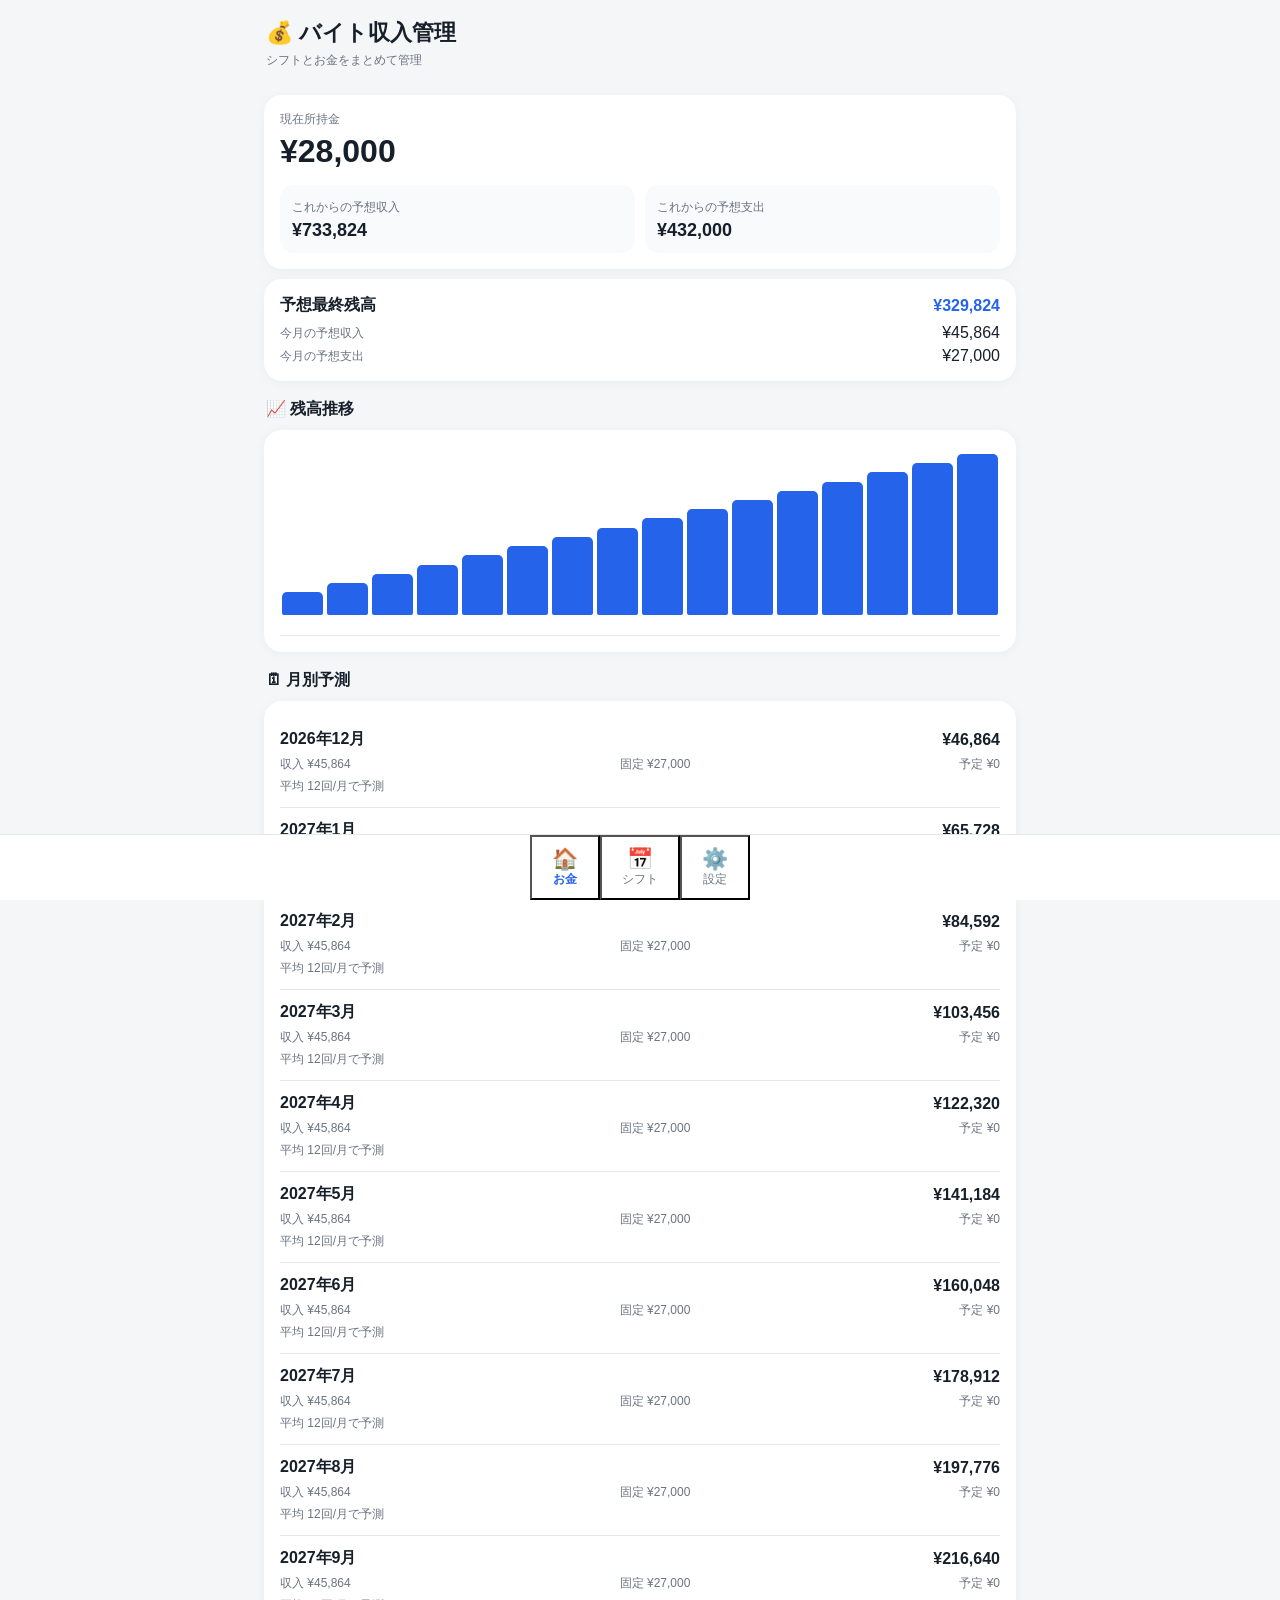
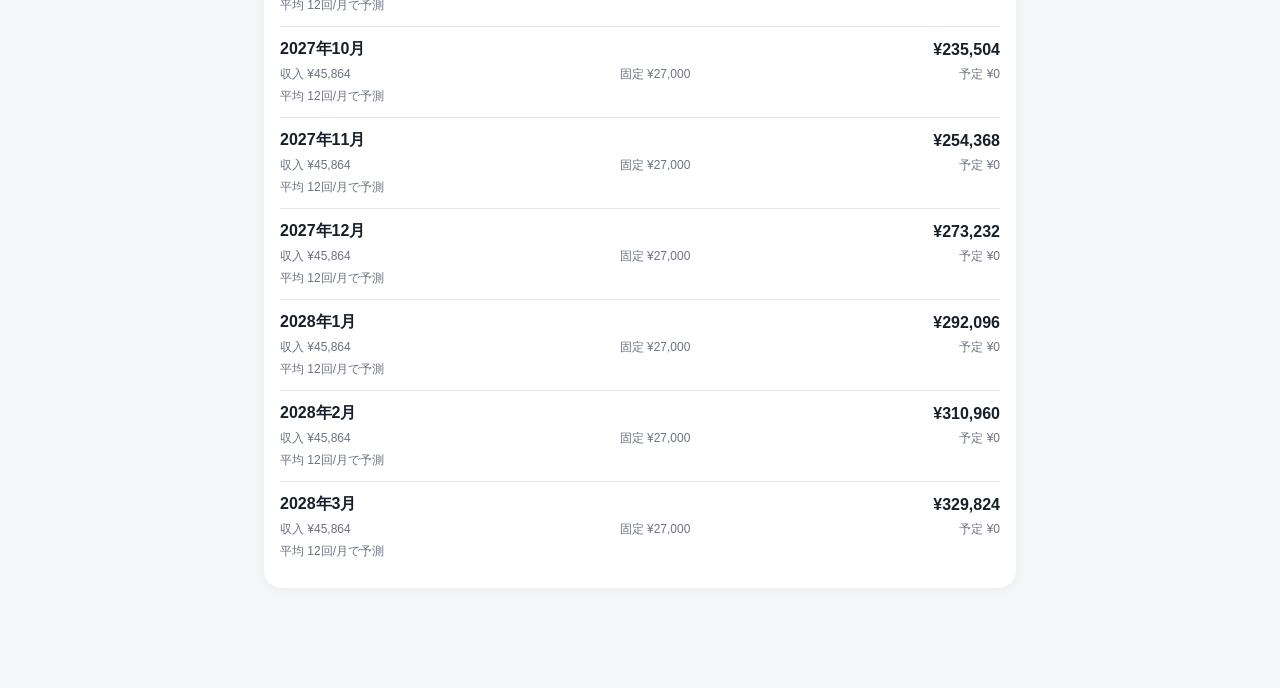
==== commit 91a47f27: "Update index.html" ====
--- a/index.html
+++ b/index.html
@@ -1,12 +1,10 @@
 <!doctype html>
 <html lang="ja">
 <head>
-<meta charset="utf-8">
-<meta name="viewport" content="width=device-width,initial-scale=1">
-<meta name="theme-color" content="#111827">
-<title>バイト収入管理</title>
+<meta charset="utf-8"><meta name="viewport" content="width=device-width,initial-scale=1">
+<meta name="theme-color" content="#111827"><title>バイト収入管理</title>
 <style>
-*{box-sizing:border-box}body{margin:0;background:#f4f6f8;color:#17202a;font-family:-apple-system,BlinkMacSystemFont,"Segoe UI",sans-serif}.app{max-width:760px;margin:auto;padding-bottom:80px}header{padding:18px 16px 8px}h1{font-size:22px;margin:0}.sub,.label,.note{color:#6b7280;font-size:12px}.sub{margin-top:4px}main{padding:8px 14px}.screen{display:none}.screen.active{display:block}.card{background:#fff;border-radius:18px;padding:16px;margin:10px 0;box-shadow:0 2px 12px #0000000b}.money{font-size:32px;font-weight:800;margin:5px 0 15px}.grid2,.formgrid{display:grid;grid-template-columns:1fr 1fr;gap:10px}.metric{background:#f8fafc;border-radius:14px;padding:12px}.metric b{display:block;font-size:18px;margin-top:4px}.row{display:flex;justify-content:space-between;gap:10px;align-items:center}.sectiontitle{font-weight:750;margin:18px 2px 8px}.blue{color:#2563eb}.green{color:#16a34a}.red{color:#dc2626}.nav{position:fixed;bottom:0;left:0;right:0;background:#fff;border-top:1px solid #e5e7eb;display:flex;justify-content:center;z-index:10}.nav button{background:none;color:#6b7280;padding:10px 20px;font-size:12px}.nav button.active{color:#2563eb;font-weight:700}.ico{display:block;font-size:21px}.monthbar{display:flex;justify-content:space-between;align-items:center;margin:5px 0 10px}.monthbar button,.smallbtn{border:0;background:#eef2ff;color:#1d4ed8;border-radius:10px;padding:8px 12px}.calendar{display:grid;grid-template-columns:repeat(7,1fr);gap:5px}.dow{text-align:center;color:#6b7280;font-size:11px;padding:3px}.day{min-height:70px;border:1px solid transparent;border-radius:11px;background:#fff;padding:6px;text-align:left}.day.empty{background:transparent}.day.today{border-color:#2563eb}.day.planned{background:#eff6ff}.day.done{background:#ecfdf5}.day.absent{background:#fef2f2}.day .tag,.day .pay{font-size:10px;margin-top:6px}.field{display:flex;flex-direction:column;gap:5px}.field.full{grid-column:1/-1}.field label{font-size:12px;color:#6b7280}.field input,.field select{width:100%;padding:11px;border:1px solid #e5e7eb;border-radius:10px;background:white}.primary{width:100%;padding:12px;border:0;border-radius:12px;background:#2563eb;color:white;font-weight:700;margin-top:12px}.danger{padding:10px;border:0;border-radius:10px;background:#fee2e2;color:#b91c1c}.chart{height:190px;display:flex;align-items:flex-end;gap:4px;padding:8px 2px 20px;border-bottom:1px solid #e5e7eb}.barwrap{height:100%;flex:1;position:relative;display:flex;align-items:flex-end}.bar{width:100%;background:#2563eb;border-radius:5px 5px 2px 2px;min-height:2px}.bar.negative{background:#ef4444}.barlabel{position:absolute;top:100%;font-size:9px;color:#6b7280;white-space:nowrap}.monthrow{padding:11px 0;border-bottom:1px solid #e5e7eb}.monthrow:last-child{border-bottom:0}.modal{position:fixed;inset:0;background:#0007;display:none;align-items:flex-end;z-index:20}.modal.show{display:flex}.sheet{background:white;width:100%;max-width:760px;margin:auto;border-radius:22px 22px 0 0;padding:18px 16px 25px}.actions{display:flex;gap:8px;margin-top:12px}.actions>*{flex:1}
+*{box-sizing:border-box}body{margin:0;background:#f4f6f8;color:#17202a;font-family:-apple-system,BlinkMacSystemFont,"Segoe UI",sans-serif}.app{max-width:780px;margin:auto;padding-bottom:82px}header{padding:18px 16px 8px}h1{font-size:22px;margin:0}.sub,.label,.note{color:#6b7280;font-size:12px}.sub{margin-top:4px}main{padding:8px 14px}.screen{display:none}.screen.active{display:block}.card{background:#fff;border-radius:18px;padding:16px;margin:10px 0;box-shadow:0 2px 12px #0000000b}.money{font-size:32px;font-weight:800;margin:5px 0 15px}.grid2,.formgrid{display:grid;grid-template-columns:1fr 1fr;gap:10px}.metric{background:#f8fafc;border-radius:14px;padding:12px}.metric b{display:block;font-size:18px;margin-top:4px}.row{display:flex;justify-content:space-between;gap:10px;align-items:center}.sectiontitle{font-weight:750;margin:18px 2px 8px}.blue{color:#2563eb}.green{color:#16a34a}.red{color:#dc2626}.nav{position:fixed;bottom:0;left:0;right:0;background:#fff;border-top:1px solid #e5e7eb;display:flex;justify-content:center;z-index:10}.nav button{background:none;color:#6b7280;padding:10px 20px;font-size:12px}.nav button.active{color:#2563eb;font-weight:700}.ico{display:block;font-size:21px}.monthbar{display:flex;justify-content:space-between;align-items:center;margin:5px 0 10px}.monthbar button,.smallbtn,.addbtn{border:0;background:#eef2ff;color:#1d4ed8;border-radius:10px;padding:8px 12px}.calendar{display:grid;grid-template-columns:repeat(7,1fr);gap:5px}.dow{text-align:center;color:#6b7280;font-size:11px;padding:3px}.day{min-height:70px;border:1px solid transparent;border-radius:11px;background:#fff;padding:6px;text-align:left}.day.empty{background:transparent}.day.today{border-color:#2563eb}.day.planned{background:#eff6ff}.day.done{background:#ecfdf5}.day.absent{background:#fef2f2}.day .tag,.day .pay{font-size:10px;margin-top:6px}.field{display:flex;flex-direction:column;gap:5px}.field.full{grid-column:1/-1}.field label{font-size:12px;color:#6b7280}.field input,.field select{width:100%;padding:11px;border:1px solid #e5e7eb;border-radius:10px;background:white}.primary{width:100%;padding:12px;border:0;border-radius:12px;background:#2563eb;color:white;font-weight:700;margin-top:12px}.danger{padding:9px 11px;border:0;border-radius:10px;background:#fee2e2;color:#b91c1c}.chart{height:190px;display:flex;align-items:flex-end;gap:4px;padding:8px 2px 20px;border-bottom:1px solid #e5e7eb;overflow:hidden}.barwrap{height:100%;flex:1;position:relative;display:flex;align-items:flex-end}.bar{width:100%;background:#2563eb;border-radius:5px 5px 2px 2px;min-height:2px}.bar.negative{background:#ef4444}.monthrow{padding:12px 0;border-bottom:1px solid #e5e7eb}.monthrow:last-child{border-bottom:0}.expense{padding:11px 0;border-bottom:1px solid #e5e7eb}.expense:last-child{border-bottom:0}.expense small{color:#6b7280}.modal{position:fixed;inset:0;background:#0007;display:none;align-items:flex-end;z-index:20}.modal.show{display:flex}.sheet{background:white;width:100%;max-width:780px;margin:auto;border-radius:22px 22px 0 0;padding:18px 16px 25px}.actions{display:flex;gap:8px;margin-top:12px}.actions>*{flex:1}
 </style>
 </head>
 <body>
@@ -14,15 +12,17 @@
 <header><h1>💰 バイト収入管理</h1><div class="sub">シフトとお金をまとめて管理</div></header>
 <main>
 <section id="home" class="screen active">
-<div class="card"><div class="label">現在所持金</div><div id="currentMoney" class="money">¥0</div><div class="grid2"><div class="metric"><span class="label">これからの予想収入</span><b id="futureIncome">¥0</b></div><div class="metric"><span class="label">予想支出</span><b id="futureExpense">¥0</b></div></div></div>
-<div class="card"><div class="row"><b>予想最終残高</b><b id="forecastBalance" class="blue">¥0</b></div><div class="row" style="margin-top:8px"><span class="label">今月の予想収入</span><span id="monthIncome">¥0</span></div><div class="row" style="margin-top:5px"><span class="label">今月の予想支出</span><span id="monthExpense">¥0</span></div></div>
+<div class="card"><div class="label">現在所持金</div><div id="currentMoney" class="money">¥0</div>
+<div class="grid2"><div class="metric"><span class="label">これからの予想収入</span><b id="futureIncome">¥0</b></div><div class="metric"><span class="label">これからの予想支出</span><b id="futureExpense">¥0</b></div></div></div>
+<div class="card"><div class="row"><b>予想最終残高</b><b id="forecastBalance" class="blue">¥0</b></div>
+<div class="row" style="margin-top:8px"><span class="label">今月の予想収入</span><span id="monthIncome">¥0</span></div>
+<div class="row" style="margin-top:5px"><span class="label">今月の予想支出</span><span id="monthExpense">¥0</span></div></div>
 <div class="sectiontitle">📈 残高推移</div><div class="card"><div id="balanceChart" class="chart"></div></div>
-<div class="sectiontitle">🗓 月別シミュレーション</div><div class="card" id="monthList"></div>
+<div class="sectiontitle">🗓 月別予測</div><div class="card" id="monthList"></div>
 </section>
 
 <section id="calendar" class="screen">
-<div class="monthbar"><button id="prevMonth">‹</button><b id="calTitle"></b><button id="nextMonth">›</button></div>
-<div id="calendarGrid" class="calendar"></div>
+<div class="monthbar"><button id="prevMonth">‹</button><b id="calTitle"></b><button id="nextMonth">›</button></div><div id="calendarGrid" class="calendar"></div>
 <div class="card note">登録した「出勤予定」は、その日を過ぎると自動で「勤務済み」になります。休んだ日は「欠勤」に変更できます。</div>
 <div class="card"><div class="row"><span>卒業までの残り勤務予定</span><b id="remainingShifts">0回</b></div><div class="row" style="margin-top:8px"><span>今月の勤務予定</span><b id="monthShifts">0回</b></div><div class="row" style="margin-top:8px"><span>今月の勤務済み</span><b id="monthDone">0回</b></div></div>
 </section>
@@ -32,48 +32,67 @@
 <div class="field full"><label>現在所持金</label><input id="sMoney" type="number"></div>
 <div class="field"><label>時給（円）</label><input id="sWage" type="number"></div><div class="field"><label>勤務時間（時間）</label><input id="sHours" type="number" step=".1"></div>
 <div class="field"><label>交通費（1勤務）</label><input id="sTransport" type="number"></div><div class="field"><label>残業割増率（%）</label><input id="sRate" type="number"></div>
-<div class="field"><label>卒業までの勤務目標</label><input id="sGoal" type="number"></div><div class="field"><label>シミュレーション終了</label><input id="sEnd" type="month"></div>
+<div class="field"><label>平均出勤数（回/月）</label><input id="sAvgShifts" type="number" step=".1"></div><div class="field"><label>卒業までの勤務目標</label><input id="sGoal" type="number"></div>
+<div class="field full"><label>シミュレーション終了</label><input id="sEnd" type="month"></div>
 </div><button id="saveSettings" class="primary">設定を保存</button></div>
-<div class="sectiontitle">💸 支出</div><div class="card"><div class="formgrid"><div class="field"><label>毎月の支出</label><input id="sMonthly" type="number"></div><div class="field"><label>その他支出</label><input id="sOther" type="number"></div></div><button id="saveExpenses" class="primary">支出設定を保存</button></div>
+
+<div class="sectiontitle">💸 毎月の固定支出</div><div class="card"><div class="field"><label>毎月必ず出る支出</label><input id="sMonthly" type="number"></div><button id="saveExpenses" class="primary">固定支出を保存</button></div>
+
+<div class="sectiontitle">🧾 予定支出</div><div class="card">
+<div class="note">「いつ」「何に」「いくら使うか」を複数登録できます。</div>
+<div id="expenseList"></div>
+<button id="addExpense" class="addbtn" style="margin-top:10px">＋ 予定支出を追加</button>
+</div>
 </section>
 </main>
 <nav class="nav"><button data-screen="home" class="active"><span class="ico">🏠</span>お金</button><button data-screen="calendar"><span class="ico">📅</span>シフト</button><button data-screen="settings"><span class="ico">⚙️</span>設定</button></nav>
 </div>
 
-<div id="modal" class="modal"><div class="sheet"><div class="row"><b id="modalDate">シフト</b><button id="closeModal" class="smallbtn">閉じる</button></div>
+<div id="shiftModal" class="modal"><div class="sheet"><div class="row"><b id="modalDate">シフト</b><button id="closeModal" class="smallbtn">閉じる</button></div>
 <div class="formgrid" style="margin-top:14px"><div class="field"><label>状態</label><select id="mStatus"><option value="planned">出勤予定</option><option value="done">勤務済み</option><option value="absent">欠勤</option></select></div><div class="field"><label>残業（分）</label><input id="mOvertime" type="number" min="0" value="0"></div></div>
 <div class="card" style="background:#f8fafc"><div class="row"><span>通常勤務</span><b id="mBase">¥0</b></div><div class="row" style="margin-top:6px"><span>残業代</span><b id="mOT">¥0</b></div><div class="row" style="margin-top:6px"><span>交通費</span><b id="mTrans">¥0</b></div><div class="row" style="margin-top:10px"><b>予想支給額</b><b id="mTotal">¥0</b></div></div>
-<div class="actions"><button id="deleteShift" class="danger">削除</button><button id="saveShift" class="primary" style="margin-top:0">保存</button></div>
-</div></div>
+<div class="actions"><button id="deleteShift" class="danger">削除</button><button id="saveShift" class="primary" style="margin-top:0">保存</button></div></div></div>
+
+<div id="expenseModal" class="modal"><div class="sheet"><div class="row"><b>予定支出を追加</b><button id="closeExpense" class="smallbtn">閉じる</button></div>
+<div class="formgrid" style="margin-top:14px"><div class="field full"><label>支出名</label><input id="eName" placeholder="例：東京コミコン"></div><div class="field"><label>金額</label><input id="eAmount" type="number"></div><div class="field"><label>発生月</label><input id="eMonth" type="month"></div></div>
+<div class="actions"><button id="saveExpense" class="primary" style="margin-top:0">追加</button></div></div></div>
 
 <script>
 (()=>{"use strict";
-const KEY="baito_manager_v2";
-const defaults={settings:{money:28000,wage:1114,hours:3,transport:480,rate:25,goal:228,end:"2028-03"},expenses:{monthly:27000,other:0},shifts:{}};
-let data=load(), view=new Date(), selected=null;
-function load(){try{let x=JSON.parse(localStorage.getItem(KEY));return x?{settings:{...defaults.settings,...x.settings},expenses:{...defaults.expenses,...x.expenses},shifts:x.shifts||{}}:JSON.parse(JSON.stringify(defaults))}catch(e){return JSON.parse(JSON.stringify(defaults))}}
+const KEY="baito_manager_v3";
+const defaults={settings:{money:28000,wage:1114,hours:3,transport:480,rate:25,avgShifts:12,goal:228,end:"2028-03"},expenses:{monthly:27000,items:[]},shifts:{}};
+let data=load(),view=new Date(),selected=null;
+function load(){try{let x=JSON.parse(localStorage.getItem(KEY));return x?{settings:{...defaults.settings,...x.settings},expenses:{...defaults.expenses,...x.expenses,items:Array.isArray(x.expenses?.items)?x.expenses.items:[]},shifts:x.shifts||{}}:clone(defaults)}catch(e){return clone(defaults)}}
+function clone(x){return JSON.parse(JSON.stringify(x))}
 function save(){localStorage.setItem(KEY,JSON.stringify(data))}
-function yen(n){return "¥"+Math.round(n||0).toLocaleString("ja-JP")}
+function yen(n){return"¥"+Math.round(n||0).toLocaleString("ja-JP")}
 function pad(n){return String(n).padStart(2,"0")}
 function dk(y,m,d){return y+"-"+pad(m)+"-"+pad(d)}
 function past(k){let t=new Date();t.setHours(0,0,0,0);return new Date(k+"T00:00:00")<t}
-function status(k,v){if(v?.status==="planned"&&past(k))return"done";return v?.status||null}
-function pay(v){if(!v)return 0;let s=data.settings,base=s.wage*s.hours,ot=v.overtime?s.wage/60*v.overtime*(1+s.rate/100):0;return base+ot+s.transport}
-function months(){let [ey,em]=data.settings.end.split("-").map(Number),d=new Date(new Date().getFullYear(),new Date().getMonth(),1),end=new Date(ey,em-1,1),a=[];while(d<=end){a.push(new Date(d));d.setMonth(d.getMonth()+1)}return a}
-function monthly(){let a=[];months().forEach(d=>{let p=d.getFullYear()+"-"+pad(d.getMonth()+1),inc=0,done=0,planned=0;Object.entries(data.shifts).forEach(([k,v])=>{if(k.startsWith(p)){let st=status(k,v);if(st==="done"||st==="planned"){inc+=pay(v);planned++}if(st==="done")done++}});a.push({key:p,label:d.getFullYear()+"年"+(d.getMonth()+1)+"月",income:inc,expense:data.expenses.monthly,done,planned,balance:0})});let b=data.settings.money;a.forEach(x=>{b+=x.income-x.expense;x.balance=b});return a}
-function screen(id){document.querySelectorAll(".screen").forEach(x=>x.classList.remove("active"));document.getElementById(id).classList.add("active");document.querySelectorAll(".nav button").forEach(x=>x.classList.toggle("active",x.dataset.screen===id));if(id==="home")home();if(id==="calendar")calendar();if(id==="settings")settings()}
-document.querySelectorAll(".nav button").forEach(b=>b.onclick=()=>screen(b.dataset.screen));
-function home(){let a=monthly(),inc=a.reduce((s,x)=>s+x.income,0),exp=a.reduce((s,x)=>s+x.expense,0)+data.expenses.other,cur=a.find(x=>x.key===new Date().getFullYear()+"-"+pad(new Date().getMonth()+1));currentMoney.textContent=yen(data.settings.money);futureIncome.textContent=yen(inc);futureExpense.textContent=yen(exp);forecastBalance.textContent=yen(data.settings.money+inc-exp);monthIncome.textContent=yen(cur?.income||0);monthExpense.textContent=yen(cur?.expense||0);let c=balanceChart;c.innerHTML="";let vals=a.map(x=>x.balance),lo=Math.min(0,...vals),hi=Math.max(1,...vals),span=hi-lo||1;a.forEach(x=>{let w=document.createElement("div");w.className="barwrap";let b=document.createElement("div");b.className="bar"+(x.balance<0?" negative":"");b.style.height=Math.max(2,(x.balance-lo)/span*100)+"%";b.title=x.label+" "+yen(x.balance);w.appendChild(b);c.appendChild(w)});monthList.innerHTML=a.map(x=>'<div class="monthrow"><div class="row"><b>'+x.label+'</b><b>'+yen(x.balance)+'</b></div><div class="row" style="margin-top:5px;font-size:12px;color:#6b7280"><span>収入 '+yen(x.income)+'</span><span>支出 '+yen(x.expense)+'</span></div></div>').join("")}
-function calendar(){let y=view.getFullYear(),m=view.getMonth()+1;calTitle.textContent=y+"年"+m+"月";calendarGrid.innerHTML=["日","月","火","水","木","金","土"].map(x=>'<div class="dow">'+x+"</div>").join("");let first=new Date(y,m-1,1).getDay(),days=new Date(y,m,0).getDate(),p=0,dn=0;for(let i=0;i<first;i++)calendarGrid.innerHTML+='<div class="day empty"></div>';for(let d=1;d<=days;d++){let k=dk(y,m,d),v=data.shifts[k],st=status(k,v),e=document.createElement("button");e.className="day "+(st||"");let t=new Date();if(t.getFullYear()===y&&t.getMonth()+1===m&&t.getDate()===d)e.classList.add("today");e.innerHTML='<div>'+d+"</div>"+(st?'<div class="tag">'+(st==="done"?"勤務済み":st==="planned"?"出勤予定":"欠勤")+"</div>":"")+(st==="done"||st==="planned"?'<div class="pay">'+yen(pay(v))+"</div>":"");if(st==="planned")p++;if(st==="done")dn++;e.onclick=()=>openShift(k);calendarGrid.appendChild(e)}let all=Object.entries(data.shifts).filter(([k,v])=>status(k,v)==="planned"||status(k,v)==="done").length;remainingShifts.textContent=Math.max(0,data.settings.goal-all)+"回";monthShifts.textContent=p+dn+"回";monthDone.textContent=dn+"回"}
+function st(k,v){return v?.status==="planned"&&past(k)?"done":v?.status||null}
+function pay(v){if(!v)return 0;let s=data.settings,base=s.wage*s.hours,ot=s.wage/60*(+v.overtime||0)*(1+s.rate/100);return base+ot+s.transport}
+function monthDates(){let [ey,em]=data.settings.end.split("-").map(Number),d=new Date(new Date().getFullYear(),new Date().getMonth(),1),end=new Date(ey,em-1,1),a=[];while(d<=end){a.push(new Date(d));d.setMonth(d.getMonth()+1)}return a}
+function calcMonths(){let a=[];monthDates().forEach(d=>{let key=d.getFullYear()+"-"+pad(d.getMonth()+1),inc=0,actual=0;Object.entries(data.shifts).forEach(([k,v])=>{if(k.startsWith(key)){let s=st(k,v);if(s==="done"||s==="planned"){inc+=pay(v);actual++}}});
+let future=actual===0?data.settings.avgShifts:actual;let predicted=actual>0?inc:future*(data.settings.wage*data.settings.hours+data.settings.transport);if(key===currentKey())predicted=inc>0?inc:future*(data.settings.wage*data.settings.hours+data.settings.transport);
+let extras=data.expenses.items.filter(x=>x.month===key).reduce((s,x)=>s+Number(x.amount||0),0);
+a.push({key,label:d.getFullYear()+"年"+(d.getMonth()+1)+"月",income:predicted,fixed:data.expenses.monthly,extra:extras,actual,avg:future,balance:0})});
+let b=data.settings.money;a.forEach(x=>{b+=x.income-x.fixed-x.extra;x.balance=b});return a}
+function currentKey(){let d=new Date();return d.getFullYear()+"-"+pad(d.getMonth()+1)}
+function go(id){document.querySelectorAll(".screen").forEach(x=>x.classList.remove("active"));document.getElementById(id).classList.add("active");document.querySelectorAll(".nav button").forEach(x=>x.classList.toggle("active",x.dataset.screen===id));if(id==="home")home();if(id==="calendar")calendar();if(id==="settings")settings()}
+document.querySelectorAll(".nav button").forEach(b=>b.onclick=()=>go(b.dataset.screen));
+function home(){let a=calcMonths(),inc=a.reduce((s,x)=>s+x.income,0),exp=a.reduce((s,x)=>s+x.fixed+x.extra,0);currentMoney.textContent=yen(data.settings.money);futureIncome.textContent=yen(inc);futureExpense.textContent=yen(exp);forecastBalance.textContent=yen(data.settings.money+inc-exp);let cur=a.find(x=>x.key===currentKey());monthIncome.textContent=yen(cur?.income||0);monthExpense.textContent=yen((cur?.fixed||0)+(cur?.extra||0));let vals=a.map(x=>x.balance),lo=Math.min(0,...vals),hi=Math.max(1,...vals),span=hi-lo||1;balanceChart.innerHTML="";a.forEach(x=>{let w=document.createElement("div");w.className="barwrap";let b=document.createElement("div");b.className="bar"+(x.balance<0?" negative":"");b.style.height=Math.max(2,(x.balance-lo)/span*100)+"%";b.title=x.label+" "+yen(x.balance);w.appendChild(b);balanceChart.appendChild(w)});monthList.innerHTML=a.map(x=>'<div class="monthrow"><div class="row"><b>'+x.label+'</b><b class="'+(x.balance<0?"red":"")+'">'+yen(x.balance)+'</b></div><div class="row" style="margin-top:6px;font-size:12px;color:#6b7280"><span>収入 '+yen(x.income)+'</span><span>固定 '+yen(x.fixed)+'</span><span>予定 '+yen(x.extra)+'</span></div><div class="note" style="margin-top:5px">'+(x.actual>0?"実シフト "+x.actual+"回":"平均 "+x.avg+"回/月で予測")+'</div></div>').join("")}
+function calendar(){let y=view.getFullYear(),m=view.getMonth()+1;calTitle.textContent=y+"年"+m+"月";calendarGrid.innerHTML=["日","月","火","水","木","金","土"].map(x=>'<div class="dow">'+x+"</div>").join("");let first=new Date(y,m-1,1).getDay(),days=new Date(y,m,0).getDate(),p=0,dn=0;for(let i=0;i<first;i++)calendarGrid.innerHTML+='<div class="day empty"></div>';for(let d=1;d<=days;d++){let k=dk(y,m,d),v=data.shifts[k],s=st(k,v),e=document.createElement("button");e.className="day "+(s||"");let t=new Date();if(t.getFullYear()===y&&t.getMonth()+1===m&&t.getDate()===d)e.classList.add("today");e.innerHTML="<div>"+d+"</div>"+(s?'<div class="tag">'+(s==="done"?"勤務済み":s==="planned"?"出勤予定":"欠勤")+"</div>":"")+(s==="done"||s==="planned"?'<div class="pay">'+yen(pay(v))+"</div>":"");if(s==="planned")p++;if(s==="done")dn++;e.onclick=()=>openShift(k);calendarGrid.appendChild(e)}let all=Object.entries(data.shifts).filter(([k,v])=>st(k,v)==="planned"||st(k,v)==="done").length;remainingShifts.textContent=Math.max(0,data.settings.goal-all)+"回";monthShifts.textContent=p+dn+"回";monthDone.textContent=dn+"回"}
 prevMonth.onclick=()=>{view.setMonth(view.getMonth()-1);calendar()};nextMonth.onclick=()=>{view.setMonth(view.getMonth()+1);calendar()};
-function settings(){sMoney.value=data.settings.money;sWage.value=data.settings.wage;sHours.value=data.settings.hours;sTransport.value=data.settings.transport;sRate.value=data.settings.rate;sGoal.value=data.settings.goal;sEnd.value=data.settings.end;sMonthly.value=data.expenses.monthly;sOther.value=data.expenses.other}
-saveSettings.onclick=()=>{data.settings={money:+sMoney.value||0,wage:+sWage.value||0,hours:+sHours.value||0,transport:+sTransport.value||0,rate:+sRate.value||0,goal:+sGoal.value||0,end:sEnd.value||"2028-03"};save();home();calendar();alert("設定を保存しました")};
-saveExpenses.onclick=()=>{data.expenses={monthly:+sMonthly.value||0,other:+sOther.value||0};save();home();alert("支出設定を保存しました")};
-function openShift(k){selected=k;let v=data.shifts[k]||{status:"planned",overtime:0};modalDate.textContent=k;mStatus.value=status(k,v)||"planned";mOvertime.value=v.overtime||0;preview();modal.classList.add("show")}
+function settings(){sMoney.value=data.settings.money;sWage.value=data.settings.wage;sHours.value=data.settings.hours;sTransport.value=data.settings.transport;sRate.value=data.settings.rate;sAvgShifts.value=data.settings.avgShifts;sGoal.value=data.settings.goal;sEnd.value=data.settings.end;sMonthly.value=data.expenses.monthly;renderExpenses()}
+saveSettings.onclick=()=>{data.settings={money:+sMoney.value||0,wage:+sWage.value||0,hours:+sHours.value||0,transport:+sTransport.value||0,rate:+sRate.value||0,avgShifts:+sAvgShifts.value||0,goal:+sGoal.value||0,end:sEnd.value||"2028-03"};save();home();calendar();alert("設定を保存しました")};
+saveExpenses.onclick=()=>{data.expenses.monthly=+sMonthly.value||0;save();home();alert("固定支出を保存しました")};
+function renderExpenses(){expenseList.innerHTML="";if(!data.expenses.items.length){expenseList.innerHTML='<div class="note" style="margin-top:12px">予定支出はまだありません。</div>';return}data.expenses.items.forEach((x,i)=>{let d=document.createElement("div");d.className="expense";d.innerHTML='<div class="row"><b>'+escapeHtml(x.name)+'</b><b>'+yen(x.amount)+'</b></div><div class="row" style="margin-top:4px"><small>'+x.month+'</small><button class="danger">削除</button></div>';d.querySelector("button").onclick=()=>{data.expenses.items.splice(i,1);save();renderExpenses();home()};expenseList.appendChild(d)})}
+function escapeHtml(s){return String(s).replace(/[&<>"']/g,c=>({"&":"&amp;","<":"&lt;",">":"&gt;",'"':"&quot;","'":"&#039;"}[c]))}
+addExpense.onclick=()=>{eName.value="";eAmount.value="";eMonth.value=currentKey();expenseModal.classList.add("show")};closeExpense.onclick=()=>expenseModal.classList.remove("show");saveExpense.onclick=()=>{if(!eName.value||!eAmount.value||!eMonth.value)return;data.expenses.items.push({name:eName.value,amount:+eAmount.value,month:eMonth.value});save();expenseModal.classList.remove("show");renderExpenses();home()};
+function openShift(k){selected=k;let v=data.shifts[k]||{status:"planned",overtime:0};modalDate.textContent=k;mStatus.value=st(k,v)||"planned";mOvertime.value=v.overtime||0;preview();shiftModal.classList.add("show")}
 function preview(){let o=+mOvertime.value||0,s=data.settings,base=s.wage*s.hours,ot=s.wage/60*o*(1+s.rate/100);mBase.textContent=yen(base);mOT.textContent=yen(ot);mTrans.textContent=yen(s.transport);mTotal.textContent=yen(base+ot+s.transport)}
-mOvertime.oninput=preview;closeModal.onclick=()=>modal.classList.remove("show");saveShift.onclick=()=>{data.shifts[selected]={status:mStatus.value,overtime:+mOvertime.value||0};save();modal.classList.remove("show");calendar();home()};deleteShift.onclick=()=>{delete data.shifts[selected];save();modal.classList.remove("show");calendar();home()};
+mOvertime.oninput=preview;closeModal.onclick=()=>shiftModal.classList.remove("show");saveShift.onclick=()=>{data.shifts[selected]={status:mStatus.value,overtime:+mOvertime.value||0};save();shiftModal.classList.remove("show");calendar();home()};deleteShift.onclick=()=>{delete data.shifts[selected];save();shiftModal.classList.remove("show");calendar();home()};
 home();calendar();settings();
 })();
 </script>
-</body>
-</html>
+</body></html>
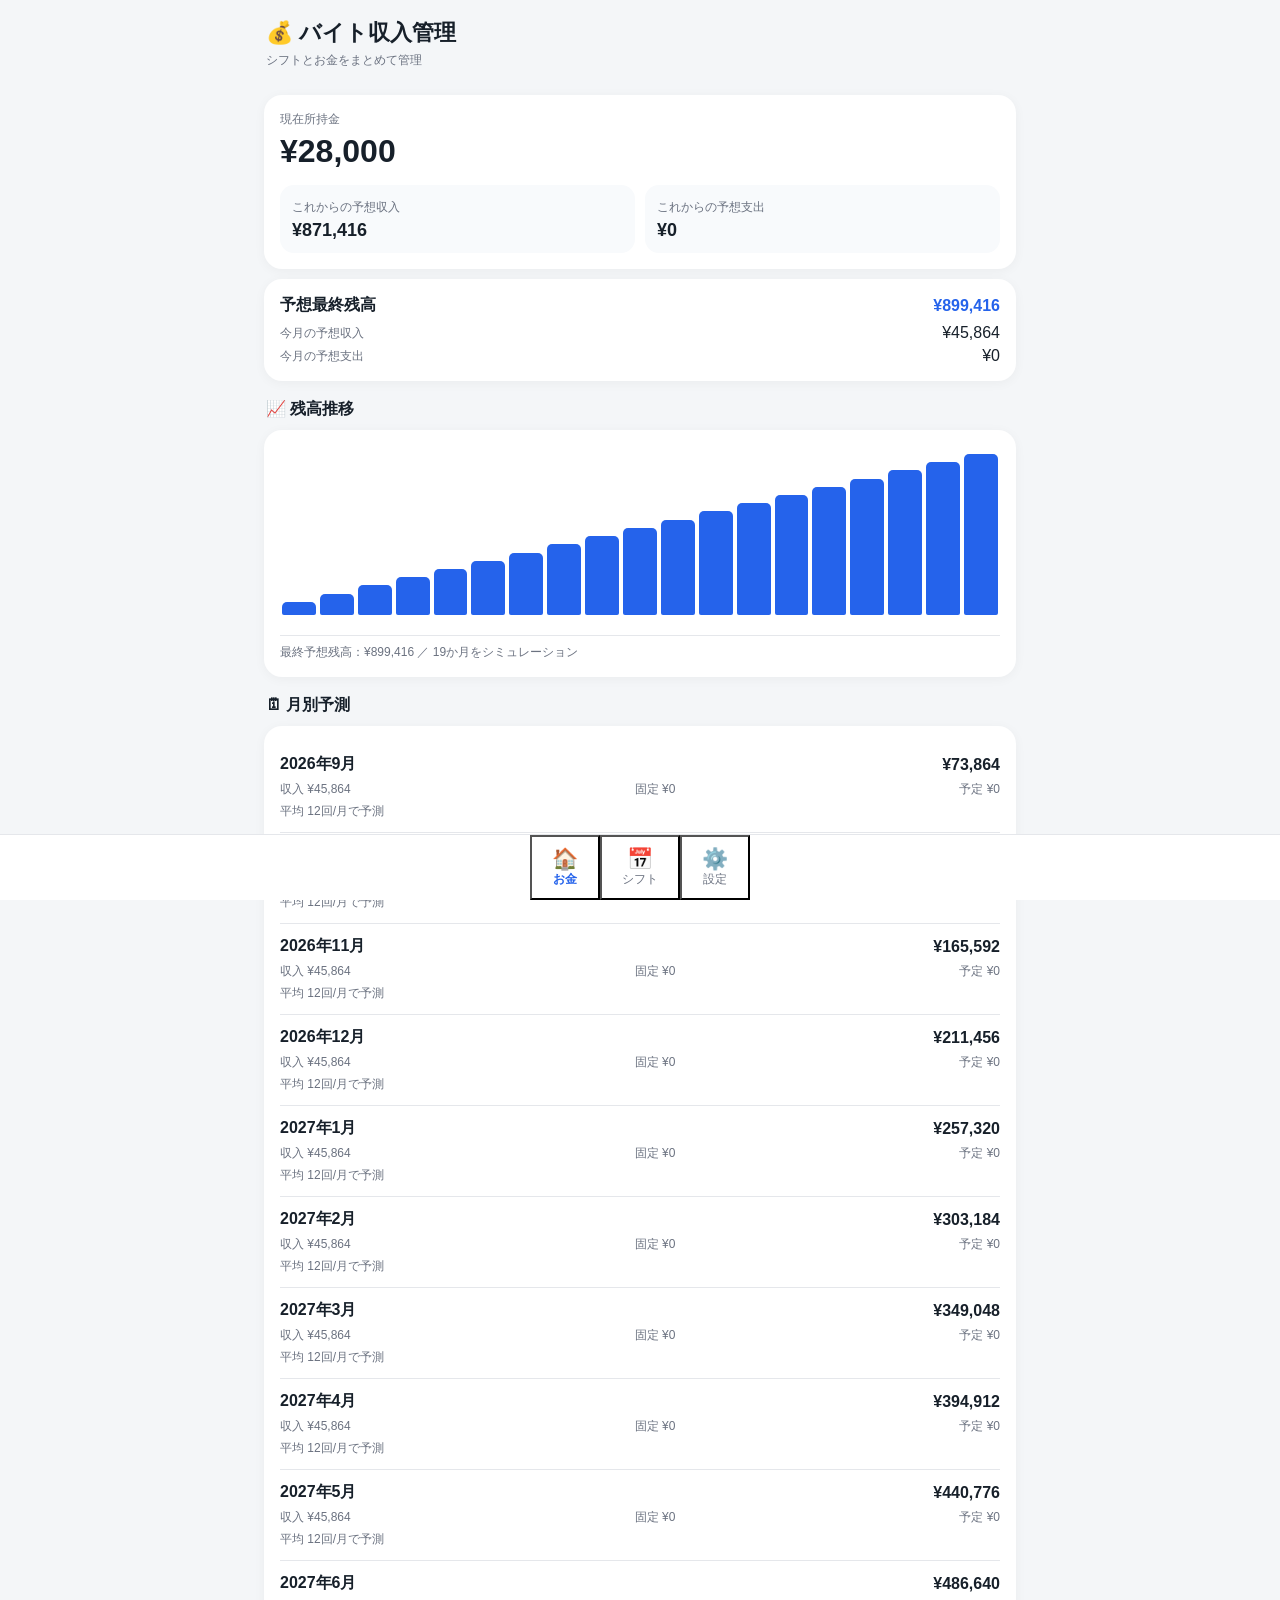
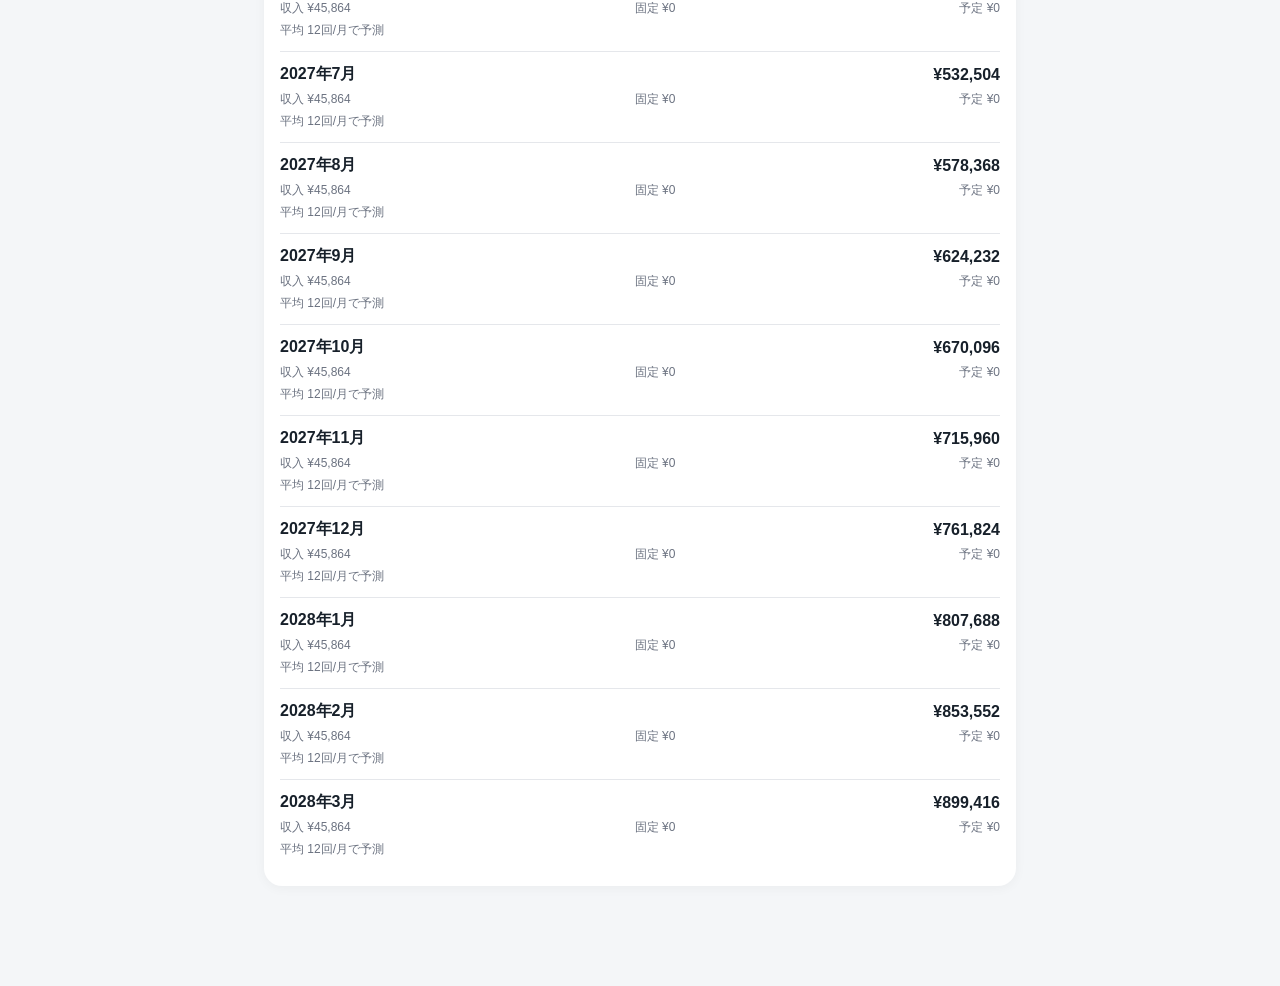
==== commit c775e2b3: "Update index.html" ====
--- a/index.html
+++ b/index.html
@@ -17,7 +17,7 @@
 <div class="card"><div class="row"><b>予想最終残高</b><b id="forecastBalance" class="blue">¥0</b></div>
 <div class="row" style="margin-top:8px"><span class="label">今月の予想収入</span><span id="monthIncome">¥0</span></div>
 <div class="row" style="margin-top:5px"><span class="label">今月の予想支出</span><span id="monthExpense">¥0</span></div></div>
-<div class="sectiontitle">📈 残高推移</div><div class="card"><div id="balanceChart" class="chart"></div></div>
+<div class="sectiontitle">📈 残高推移</div><div class="card"><div id="balanceChart" class="chart"></div><div id="chartSummary" class="note" style="margin-top:8px"></div></div>
 <div class="sectiontitle">🗓 月別予測</div><div class="card" id="monthList"></div>
 </section>
 
@@ -33,10 +33,12 @@
 <div class="field"><label>時給（円）</label><input id="sWage" type="number"></div><div class="field"><label>勤務時間（時間）</label><input id="sHours" type="number" step=".1"></div>
 <div class="field"><label>交通費（1勤務）</label><input id="sTransport" type="number"></div><div class="field"><label>残業割増率（%）</label><input id="sRate" type="number"></div>
 <div class="field"><label>平均出勤数（回/月）</label><input id="sAvgShifts" type="number" step=".1"></div><div class="field"><label>卒業までの勤務目標</label><input id="sGoal" type="number"></div>
-<div class="field full"><label>シミュレーション終了</label><input id="sEnd" type="month"></div>
+<div class="field"><label>全体シミュレーション開始</label><input id="sStart" type="month"></div><div class="field"><label>全体シミュレーション終了</label><input id="sEnd" type="month"></div>
 </div><button id="saveSettings" class="primary">設定を保存</button></div>
 
-<div class="sectiontitle">💸 毎月の固定支出</div><div class="card"><div class="field"><label>毎月必ず出る支出</label><input id="sMonthly" type="number"></div><button id="saveExpenses" class="primary">固定支出を保存</button></div>
+<div class="sectiontitle">💸 固定支出</div><div class="card">
+<div class="note">固定支出ごとに「開始月〜終了月」を設定できます。複数登録可能です。</div>
+<div id="fixedList"></div><button id="addFixed" class="addbtn" style="margin-top:10px">＋ 固定支出を追加</button></div>
 
 <div class="sectiontitle">🧾 予定支出</div><div class="card">
 <div class="note">「いつ」「何に」「いくら使うか」を複数登録できます。</div>
@@ -60,7 +62,7 @@
 <script>
 (()=>{"use strict";
 const KEY="baito_manager_v3";
-const defaults={settings:{money:28000,wage:1114,hours:3,transport:480,rate:25,avgShifts:12,goal:228,end:"2028-03"},expenses:{monthly:27000,items:[]},shifts:{}};
+const defaults={settings:{money:28000,wage:1114,hours:3,transport:480,rate:25,avgShifts:12,goal:228,start:"2026-09",end:"2028-03"},expenses:{monthly:27000,items:[],fixed:[]},shifts:{}};
 let data=load(),view=new Date(),selected=null;
 function load(){try{let x=JSON.parse(localStorage.getItem(KEY));return x?{settings:{...defaults.settings,...x.settings},expenses:{...defaults.expenses,...x.expenses,items:Array.isArray(x.expenses?.items)?x.expenses.items:[]},shifts:x.shifts||{}}:clone(defaults)}catch(e){return clone(defaults)}}
 function clone(x){return JSON.parse(JSON.stringify(x))}
@@ -71,21 +73,23 @@
 function past(k){let t=new Date();t.setHours(0,0,0,0);return new Date(k+"T00:00:00")<t}
 function st(k,v){return v?.status==="planned"&&past(k)?"done":v?.status||null}
 function pay(v){if(!v)return 0;let s=data.settings,base=s.wage*s.hours,ot=s.wage/60*(+v.overtime||0)*(1+s.rate/100);return base+ot+s.transport}
-function monthDates(){let [ey,em]=data.settings.end.split("-").map(Number),d=new Date(new Date().getFullYear(),new Date().getMonth(),1),end=new Date(ey,em-1,1),a=[];while(d<=end){a.push(new Date(d));d.setMonth(d.getMonth()+1)}return a}
-function calcMonths(){let a=[];monthDates().forEach(d=>{let key=d.getFullYear()+"-"+pad(d.getMonth()+1),inc=0,actual=0;Object.entries(data.shifts).forEach(([k,v])=>{if(k.startsWith(key)){let s=st(k,v);if(s==="done"||s==="planned"){inc+=pay(v);actual++}}});
+function monthDates(){let [sy,sm]=(data.settings.start||"2026-09").split("-").map(Number),[ey,em]=data.settings.end.split("-").map(Number),d=new Date(sy,sm-1,1),end=new Date(ey,em-1,1),a=[];while(d<=end){a.push(new Date(d));d.setMonth(d.getMonth()+1)}return a}
+function calcMonths(){let a=[];monthDates().forEach(d=>{let key=d.getFullYear()+"-"+pad(d.getMonth()+1),inc=0,actual=0;Object.entries(data.shifts).forEach(([k,v])=>{let ss=st(k,v);if(ss==="done"||ss==="planned"){let pd=new Date(k+"T00:00:00");pd.setMonth(pd.getMonth()+1);let pk=pd.getFullYear()+"-"+pad(pd.getMonth()+1);if(pk===key){inc+=pay(v);actual++}}});
 let future=actual===0?data.settings.avgShifts:actual;let predicted=actual>0?inc:future*(data.settings.wage*data.settings.hours+data.settings.transport);if(key===currentKey())predicted=inc>0?inc:future*(data.settings.wage*data.settings.hours+data.settings.transport);
 let extras=data.expenses.items.filter(x=>x.month===key).reduce((s,x)=>s+Number(x.amount||0),0);
-a.push({key,label:d.getFullYear()+"年"+(d.getMonth()+1)+"月",income:predicted,fixed:data.expenses.monthly,extra:extras,actual,avg:future,balance:0})});
+let fixed=(data.expenses.fixed||[]).reduce((s,x)=>key>=x.from&&key<=x.to?s+Number(x.amount||0):s,0);
+a.push({key,label:d.getFullYear()+"年"+(d.getMonth()+1)+"月",income:predicted,fixed,extra:extras,actual,avg:future,balance:0})});
 let b=data.settings.money;a.forEach(x=>{b+=x.income-x.fixed-x.extra;x.balance=b});return a}
 function currentKey(){let d=new Date();return d.getFullYear()+"-"+pad(d.getMonth()+1)}
 function go(id){document.querySelectorAll(".screen").forEach(x=>x.classList.remove("active"));document.getElementById(id).classList.add("active");document.querySelectorAll(".nav button").forEach(x=>x.classList.toggle("active",x.dataset.screen===id));if(id==="home")home();if(id==="calendar")calendar();if(id==="settings")settings()}
 document.querySelectorAll(".nav button").forEach(b=>b.onclick=()=>go(b.dataset.screen));
-function home(){let a=calcMonths(),inc=a.reduce((s,x)=>s+x.income,0),exp=a.reduce((s,x)=>s+x.fixed+x.extra,0);currentMoney.textContent=yen(data.settings.money);futureIncome.textContent=yen(inc);futureExpense.textContent=yen(exp);forecastBalance.textContent=yen(data.settings.money+inc-exp);let cur=a.find(x=>x.key===currentKey());monthIncome.textContent=yen(cur?.income||0);monthExpense.textContent=yen((cur?.fixed||0)+(cur?.extra||0));let vals=a.map(x=>x.balance),lo=Math.min(0,...vals),hi=Math.max(1,...vals),span=hi-lo||1;balanceChart.innerHTML="";a.forEach(x=>{let w=document.createElement("div");w.className="barwrap";let b=document.createElement("div");b.className="bar"+(x.balance<0?" negative":"");b.style.height=Math.max(2,(x.balance-lo)/span*100)+"%";b.title=x.label+" "+yen(x.balance);w.appendChild(b);balanceChart.appendChild(w)});monthList.innerHTML=a.map(x=>'<div class="monthrow"><div class="row"><b>'+x.label+'</b><b class="'+(x.balance<0?"red":"")+'">'+yen(x.balance)+'</b></div><div class="row" style="margin-top:6px;font-size:12px;color:#6b7280"><span>収入 '+yen(x.income)+'</span><span>固定 '+yen(x.fixed)+'</span><span>予定 '+yen(x.extra)+'</span></div><div class="note" style="margin-top:5px">'+(x.actual>0?"実シフト "+x.actual+"回":"平均 "+x.avg+"回/月で予測")+'</div></div>').join("")}
+function home(){let a=calcMonths(),inc=a.reduce((s,x)=>s+x.income,0),exp=a.reduce((s,x)=>s+x.fixed+x.extra,0);currentMoney.textContent=yen(data.settings.money);futureIncome.textContent=yen(inc);futureExpense.textContent=yen(exp);forecastBalance.textContent=yen(data.settings.money+inc-exp);let cur=a.find(x=>x.key===currentKey());monthIncome.textContent=yen(cur?.income||0);monthExpense.textContent=yen((cur?.fixed||0)+(cur?.extra||0));let vals=a.map(x=>x.balance),lo=Math.min(0,...vals),hi=Math.max(1,...vals),span=hi-lo||1;balanceChart.innerHTML="";a.forEach(x=>{let w=document.createElement("div");w.className="barwrap";let b=document.createElement("div");b.className="bar"+(x.balance<0?" negative":"");b.style.height=Math.max(2,(x.balance-lo)/span*100)+"%";b.title=x.label+" "+yen(x.balance);w.appendChild(b);balanceChart.appendChild(w)});chartSummary.textContent="最終予想残高："+yen(a.length?a[a.length-1].balance:0)+" ／ "+a.length+"か月をシミュレーション";monthList.innerHTML=a.map(x=>'<div class="monthrow"><div class="row"><b>'+x.label+'</b><b class="'+(x.balance<0?"red":"")+'">'+yen(x.balance)+'</b></div><div class="row" style="margin-top:6px;font-size:12px;color:#6b7280"><span>収入 '+yen(x.income)+'</span><span>固定 '+yen(x.fixed)+'</span><span>予定 '+yen(x.extra)+'</span></div><div class="note" style="margin-top:5px">'+(x.actual>0?"実シフト "+x.actual+"回":"平均 "+x.avg+"回/月で予測")+'</div></div>').join("")}
 function calendar(){let y=view.getFullYear(),m=view.getMonth()+1;calTitle.textContent=y+"年"+m+"月";calendarGrid.innerHTML=["日","月","火","水","木","金","土"].map(x=>'<div class="dow">'+x+"</div>").join("");let first=new Date(y,m-1,1).getDay(),days=new Date(y,m,0).getDate(),p=0,dn=0;for(let i=0;i<first;i++)calendarGrid.innerHTML+='<div class="day empty"></div>';for(let d=1;d<=days;d++){let k=dk(y,m,d),v=data.shifts[k],s=st(k,v),e=document.createElement("button");e.className="day "+(s||"");let t=new Date();if(t.getFullYear()===y&&t.getMonth()+1===m&&t.getDate()===d)e.classList.add("today");e.innerHTML="<div>"+d+"</div>"+(s?'<div class="tag">'+(s==="done"?"勤務済み":s==="planned"?"出勤予定":"欠勤")+"</div>":"")+(s==="done"||s==="planned"?'<div class="pay">'+yen(pay(v))+"</div>":"");if(s==="planned")p++;if(s==="done")dn++;e.onclick=()=>openShift(k);calendarGrid.appendChild(e)}let all=Object.entries(data.shifts).filter(([k,v])=>st(k,v)==="planned"||st(k,v)==="done").length;remainingShifts.textContent=Math.max(0,data.settings.goal-all)+"回";monthShifts.textContent=p+dn+"回";monthDone.textContent=dn+"回"}
 prevMonth.onclick=()=>{view.setMonth(view.getMonth()-1);calendar()};nextMonth.onclick=()=>{view.setMonth(view.getMonth()+1);calendar()};
-function settings(){sMoney.value=data.settings.money;sWage.value=data.settings.wage;sHours.value=data.settings.hours;sTransport.value=data.settings.transport;sRate.value=data.settings.rate;sAvgShifts.value=data.settings.avgShifts;sGoal.value=data.settings.goal;sEnd.value=data.settings.end;sMonthly.value=data.expenses.monthly;renderExpenses()}
-saveSettings.onclick=()=>{data.settings={money:+sMoney.value||0,wage:+sWage.value||0,hours:+sHours.value||0,transport:+sTransport.value||0,rate:+sRate.value||0,avgShifts:+sAvgShifts.value||0,goal:+sGoal.value||0,end:sEnd.value||"2028-03"};save();home();calendar();alert("設定を保存しました")};
-saveExpenses.onclick=()=>{data.expenses.monthly=+sMonthly.value||0;save();home();alert("固定支出を保存しました")};
+function settings(){sMoney.value=data.settings.money;sWage.value=data.settings.wage;sHours.value=data.settings.hours;sTransport.value=data.settings.transport;sRate.value=data.settings.rate;sAvgShifts.value=data.settings.avgShifts;sGoal.value=data.settings.goal;sStart.value=data.settings.start||"2026-09";sEnd.value=data.settings.end;renderExpenses();renderFixed()}
+saveSettings.onclick=()=>{data.settings={money:+sMoney.value||0,wage:+sWage.value||0,hours:+sHours.value||0,transport:+sTransport.value||0,rate:+sRate.value||0,avgShifts:+sAvgShifts.value||0,goal:+sGoal.value||0,start:sStart.value||"2026-09",end:sEnd.value||"2028-03"};save();home();calendar();alert("設定を保存しました")};
+addFixed.onclick=()=>{let name=prompt("固定支出の名前");if(!name)return;let amount=Number(prompt("月額はいくら？")||0);if(!amount)return;let from=prompt("開始月（例：2026-09）",data.settings.start||"2026-09");if(!from)return;let to=prompt("終了月（例：2027-03）",data.settings.end||"2028-03");if(!to||to<from)return;data.expenses.fixed.push({name,amount,from,to});save();renderFixed();home()};
+function renderFixed(){fixedList.innerHTML="";let list=data.expenses.fixed||[];if(!list.length){fixedList.innerHTML='<div class="note" style="margin-top:12px">固定支出はまだありません。</div>';return}list.forEach((x,i)=>{let d=document.createElement("div");d.className="expense";d.innerHTML='<div class="row"><b>'+escapeHtml(x.name)+'</b><b>'+yen(x.amount)+'/月</b></div><div class="row" style="margin-top:4px"><small>'+x.from+' ～ '+x.to+'</small><button class="danger">削除</button></div>';d.querySelector("button").onclick=()=>{data.expenses.fixed.splice(i,1);save();renderFixed();home()};fixedList.appendChild(d)})}
 function renderExpenses(){expenseList.innerHTML="";if(!data.expenses.items.length){expenseList.innerHTML='<div class="note" style="margin-top:12px">予定支出はまだありません。</div>';return}data.expenses.items.forEach((x,i)=>{let d=document.createElement("div");d.className="expense";d.innerHTML='<div class="row"><b>'+escapeHtml(x.name)+'</b><b>'+yen(x.amount)+'</b></div><div class="row" style="margin-top:4px"><small>'+x.month+'</small><button class="danger">削除</button></div>';d.querySelector("button").onclick=()=>{data.expenses.items.splice(i,1);save();renderExpenses();home()};expenseList.appendChild(d)})}
 function escapeHtml(s){return String(s).replace(/[&<>"']/g,c=>({"&":"&amp;","<":"&lt;",">":"&gt;",'"':"&quot;","'":"&#039;"}[c]))}
 addExpense.onclick=()=>{eName.value="";eAmount.value="";eMonth.value=currentKey();expenseModal.classList.add("show")};closeExpense.onclick=()=>expenseModal.classList.remove("show");saveExpense.onclick=()=>{if(!eName.value||!eAmount.value||!eMonth.value)return;data.expenses.items.push({name:eName.value,amount:+eAmount.value,month:eMonth.value});save();expenseModal.classList.remove("show");renderExpenses();home()};
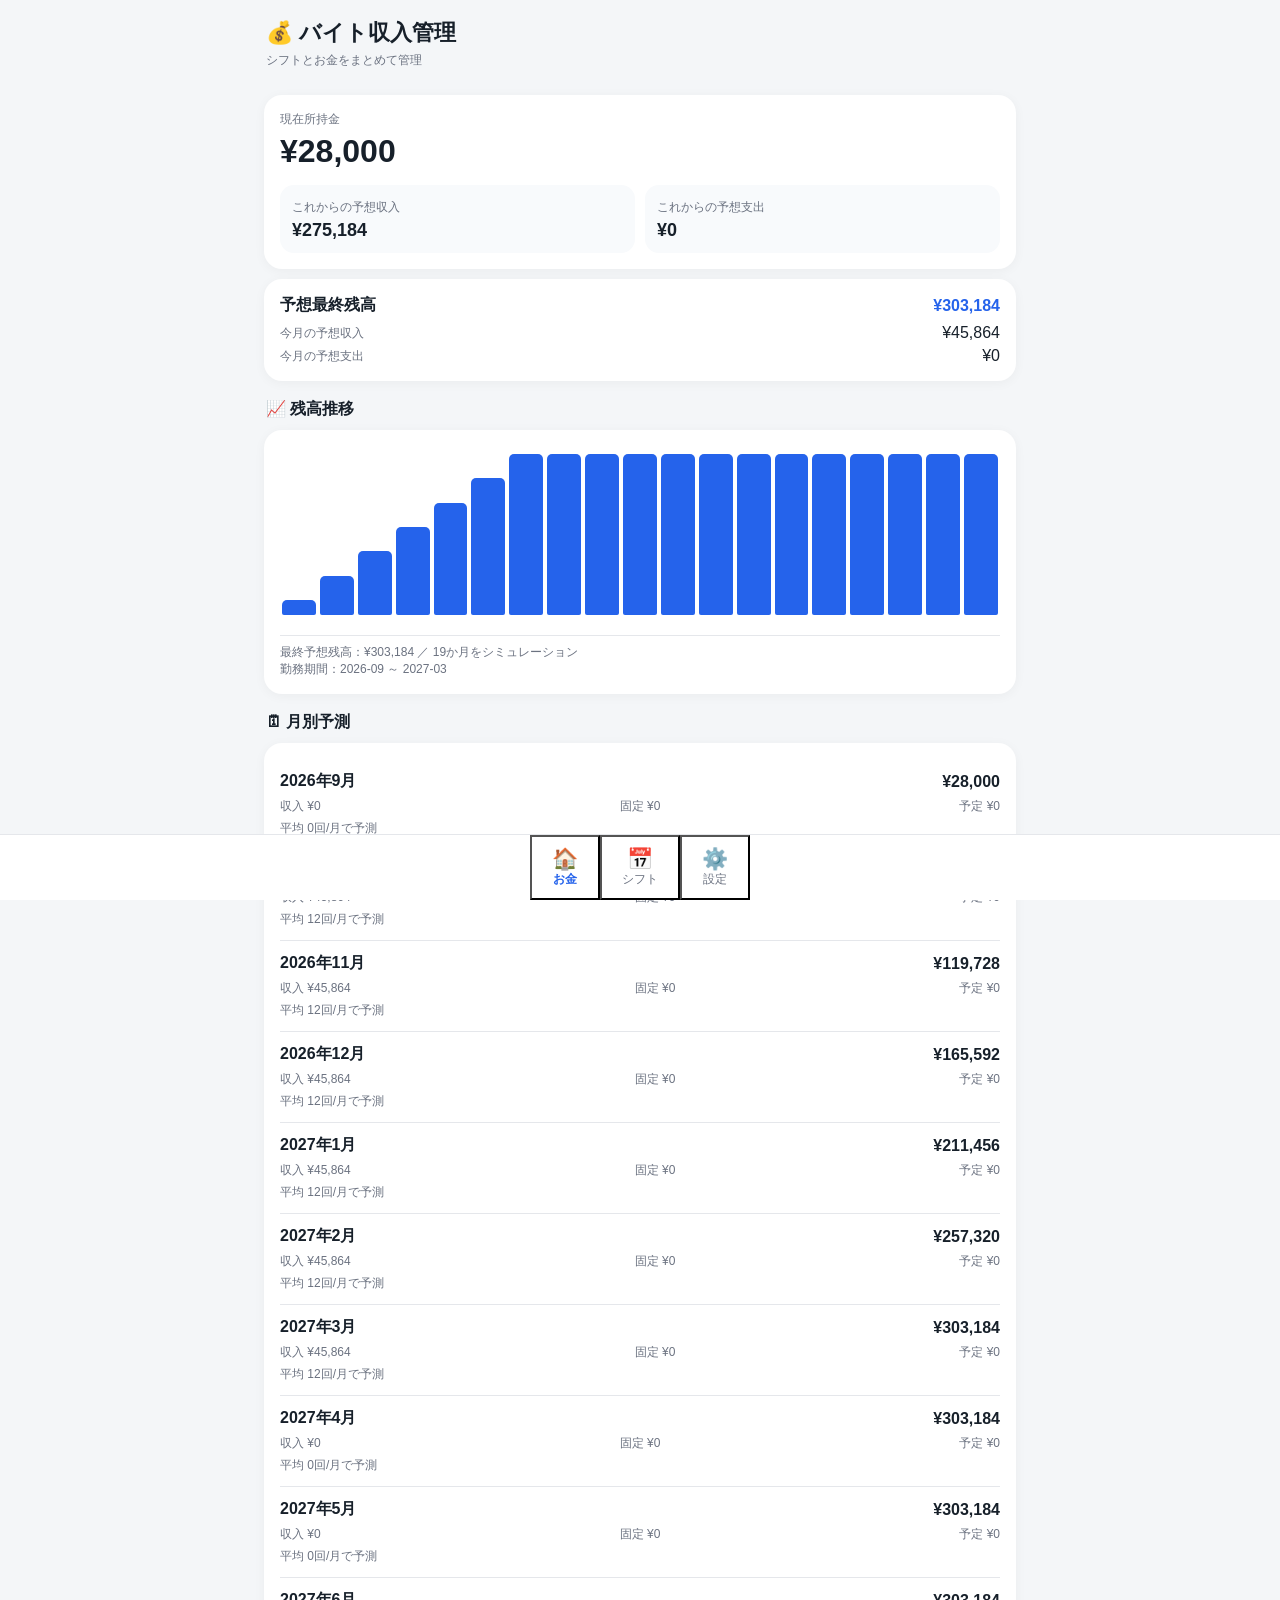
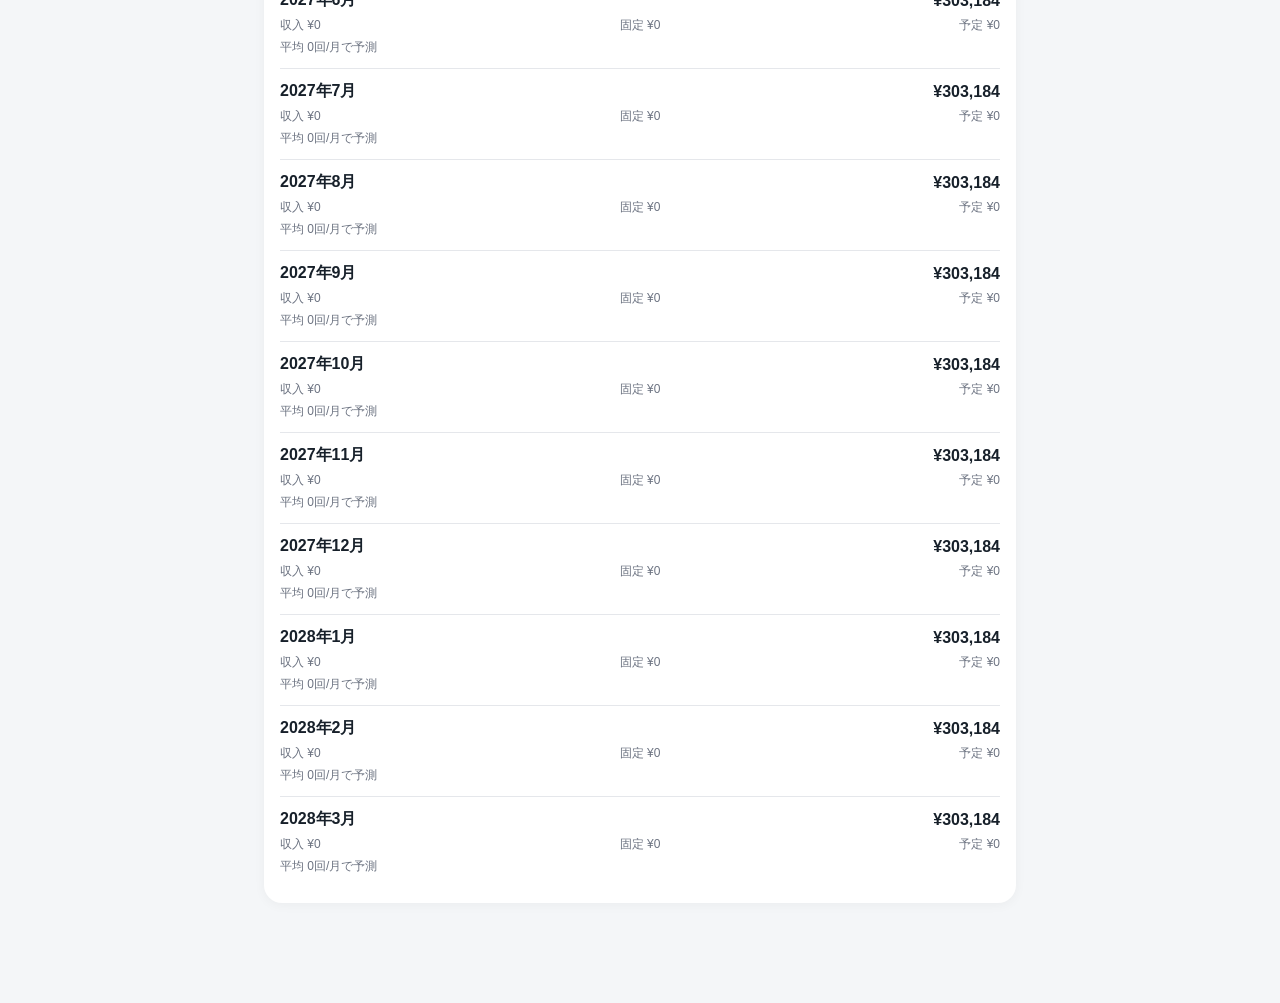
==== commit 01984c95: "Update index.html" ====
--- a/index.html
+++ b/index.html
@@ -34,6 +34,8 @@
 <div class="field"><label>交通費（1勤務）</label><input id="sTransport" type="number"></div><div class="field"><label>残業割増率（%）</label><input id="sRate" type="number"></div>
 <div class="field"><label>平均出勤数（回/月）</label><input id="sAvgShifts" type="number" step=".1"></div><div class="field"><label>卒業までの勤務目標</label><input id="sGoal" type="number"></div>
 <div class="field"><label>全体シミュレーション開始</label><input id="sStart" type="month"></div><div class="field"><label>全体シミュレーション終了</label><input id="sEnd" type="month"></div>
+<div class="field"><label>勤務開始月</label><input id="sWorkStart" type="month"></div><div class="field"><label>勤務終了月</label><input id="sWorkEnd" type="month"></div>
+<div class="field full"><div class="note">平均出勤数による予想収入は「勤務開始月〜勤務終了月」だけに発生します。勤務終了月のシフト分は翌月に給料として入ります。</div></div>
 </div><button id="saveSettings" class="primary">設定を保存</button></div>
 
 <div class="sectiontitle">💸 固定支出</div><div class="card">
@@ -62,7 +64,7 @@
 <script>
 (()=>{"use strict";
 const KEY="baito_manager_v3";
-const defaults={settings:{money:28000,wage:1114,hours:3,transport:480,rate:25,avgShifts:12,goal:228,start:"2026-09",end:"2028-03"},expenses:{monthly:27000,items:[],fixed:[]},shifts:{}};
+const defaults={settings:{money:28000,wage:1114,hours:3,transport:480,rate:25,avgShifts:12,goal:228,start:"2026-09",end:"2028-03",workStart:"2026-09",workEnd:"2027-03"},expenses:{monthly:27000,items:[],fixed:[]},shifts:{}};
 let data=load(),view=new Date(),selected=null;
 function load(){try{let x=JSON.parse(localStorage.getItem(KEY));return x?{settings:{...defaults.settings,...x.settings},expenses:{...defaults.expenses,...x.expenses,items:Array.isArray(x.expenses?.items)?x.expenses.items:[]},shifts:x.shifts||{}}:clone(defaults)}catch(e){return clone(defaults)}}
 function clone(x){return JSON.parse(JSON.stringify(x))}
@@ -74,20 +76,96 @@
 function st(k,v){return v?.status==="planned"&&past(k)?"done":v?.status||null}
 function pay(v){if(!v)return 0;let s=data.settings,base=s.wage*s.hours,ot=s.wage/60*(+v.overtime||0)*(1+s.rate/100);return base+ot+s.transport}
 function monthDates(){let [sy,sm]=(data.settings.start||"2026-09").split("-").map(Number),[ey,em]=data.settings.end.split("-").map(Number),d=new Date(sy,sm-1,1),end=new Date(ey,em-1,1),a=[];while(d<=end){a.push(new Date(d));d.setMonth(d.getMonth()+1)}return a}
-function calcMonths(){let a=[];monthDates().forEach(d=>{let key=d.getFullYear()+"-"+pad(d.getMonth()+1),inc=0,actual=0;Object.entries(data.shifts).forEach(([k,v])=>{let ss=st(k,v);if(ss==="done"||ss==="planned"){let pd=new Date(k+"T00:00:00");pd.setMonth(pd.getMonth()+1);let pk=pd.getFullYear()+"-"+pad(pd.getMonth()+1);if(pk===key){inc+=pay(v);actual++}}});
-let future=actual===0?data.settings.avgShifts:actual;let predicted=actual>0?inc:future*(data.settings.wage*data.settings.hours+data.settings.transport);if(key===currentKey())predicted=inc>0?inc:future*(data.settings.wage*data.settings.hours+data.settings.transport);
-let extras=data.expenses.items.filter(x=>x.month===key).reduce((s,x)=>s+Number(x.amount||0),0);
-let fixed=(data.expenses.fixed||[]).reduce((s,x)=>key>=x.from&&key<=x.to?s+Number(x.amount||0):s,0);
-a.push({key,label:d.getFullYear()+"年"+(d.getMonth()+1)+"月",income:predicted,fixed,extra:extras,actual,avg:future,balance:0})});
-let b=data.settings.money;a.forEach(x=>{b+=x.income-x.fixed-x.extra;x.balance=b});return a}
+function calcMonths(){
+  let a=[];
+  const s=data.settings;
+  const workStart=s.workStart||s.start||"2026-09";
+  const workEnd=s.workEnd||s.end||"2028-03";
+  const simStart=s.start||"2026-09";
+  monthDates().forEach((d,monthIndex)=>{
+    let key=d.getFullYear()+"-"+pad(d.getMonth()+1),inc=0,actual=0;
+
+    // 登録済みシフトは「勤務月」を基準に、翌月へ給料を入れる。
+    // 勤務期間外のシフトはシミュレーション収入に入れない。
+    Object.entries(data.shifts).forEach(([k,v])=>{
+      let ss=st(k,v);
+      if((ss==="done"||ss==="planned") && k>=workStart && k<=workEnd){
+        let pd=new Date(k+"T00:00:00");
+        pd.setMonth(pd.getMonth()+1);
+        let pk=pd.getFullYear()+"-"+pad(pd.getMonth()+1);
+        if(pk===key){inc+=pay(v);actual++}
+      }
+    });
+
+    const inWorkPeriod=key>=workStart && key<=workEnd;
+    const isFirstMonth=key===simStart;
+
+    // 初月は現在所持金が「ここまでに受け取った給料」を含んでいる前提。
+    // そのため平均出勤数からの予想給料は初月には足さない。
+    // 2か月目以降は、勤務期間内で実シフトがない月だけ平均出勤数から予測。
+    let predicted=inc;
+    if(actual===0 && !isFirstMonth && inWorkPeriod){
+      predicted=s.avgShifts*(s.wage*s.hours+s.transport);
+    }
+
+    let extras=data.expenses.items.filter(x=>x.month===key)
+      .reduce((sum,x)=>sum+Number(x.amount||0),0);
+    let fixed=(data.expenses.fixed||[])
+      .reduce((sum,x)=>key>=x.from&&key<=x.to?sum+Number(x.amount||0):sum,0);
+
+    a.push({
+      key,
+      label:d.getFullYear()+"年"+(d.getMonth()+1)+"月",
+      income:predicted,
+      fixed,
+      extra:extras,
+      actual,
+      avg:(actual===0 && !isFirstMonth && inWorkPeriod)?s.avgShifts:0,
+      inWorkPeriod,
+      balance:0
+    });
+  });
+
+  let b=s.money;
+  a.forEach(x=>{b+=x.income-x.fixed-x.extra;x.balance=b});
+  return a
+}
 function currentKey(){let d=new Date();return d.getFullYear()+"-"+pad(d.getMonth()+1)}
 function go(id){document.querySelectorAll(".screen").forEach(x=>x.classList.remove("active"));document.getElementById(id).classList.add("active");document.querySelectorAll(".nav button").forEach(x=>x.classList.toggle("active",x.dataset.screen===id));if(id==="home")home();if(id==="calendar")calendar();if(id==="settings")settings()}
 document.querySelectorAll(".nav button").forEach(b=>b.onclick=()=>go(b.dataset.screen));
-function home(){let a=calcMonths(),inc=a.reduce((s,x)=>s+x.income,0),exp=a.reduce((s,x)=>s+x.fixed+x.extra,0);currentMoney.textContent=yen(data.settings.money);futureIncome.textContent=yen(inc);futureExpense.textContent=yen(exp);forecastBalance.textContent=yen(data.settings.money+inc-exp);let cur=a.find(x=>x.key===currentKey());monthIncome.textContent=yen(cur?.income||0);monthExpense.textContent=yen((cur?.fixed||0)+(cur?.extra||0));let vals=a.map(x=>x.balance),lo=Math.min(0,...vals),hi=Math.max(1,...vals),span=hi-lo||1;balanceChart.innerHTML="";a.forEach(x=>{let w=document.createElement("div");w.className="barwrap";let b=document.createElement("div");b.className="bar"+(x.balance<0?" negative":"");b.style.height=Math.max(2,(x.balance-lo)/span*100)+"%";b.title=x.label+" "+yen(x.balance);w.appendChild(b);balanceChart.appendChild(w)});chartSummary.textContent="最終予想残高："+yen(a.length?a[a.length-1].balance:0)+" ／ "+a.length+"か月をシミュレーション";monthList.innerHTML=a.map(x=>'<div class="monthrow"><div class="row"><b>'+x.label+'</b><b class="'+(x.balance<0?"red":"")+'">'+yen(x.balance)+'</b></div><div class="row" style="margin-top:6px;font-size:12px;color:#6b7280"><span>収入 '+yen(x.income)+'</span><span>固定 '+yen(x.fixed)+'</span><span>予定 '+yen(x.extra)+'</span></div><div class="note" style="margin-top:5px">'+(x.actual>0?"実シフト "+x.actual+"回":"平均 "+x.avg+"回/月で予測")+'</div></div>').join("")}
+function home(){let a=calcMonths(),inc=a.reduce((s,x)=>s+x.income,0),exp=a.reduce((s,x)=>s+x.fixed+x.extra,0);currentMoney.textContent=yen(data.settings.money);futureIncome.textContent=yen(inc);futureExpense.textContent=yen(exp);forecastBalance.textContent=yen(data.settings.money+inc-exp);let cur=a.find(x=>x.key===currentKey());monthIncome.textContent=yen(cur?.income||0);monthExpense.textContent=yen((cur?.fixed||0)+(cur?.extra||0));let vals=a.map(x=>x.balance),lo=Math.min(0,...vals),hi=Math.max(1,...vals),span=hi-lo||1;balanceChart.innerHTML="";a.forEach(x=>{let w=document.createElement("div");w.className="barwrap";let b=document.createElement("div");b.className="bar"+(x.balance<0?" negative":"");b.style.height=Math.max(2,(x.balance-lo)/span*100)+"%";b.title=x.label+" "+yen(x.balance);w.appendChild(b);balanceChart.appendChild(w)});chartSummary.innerHTML="最終予想残高："+yen(a.length?a[a.length-1].balance:0)+" ／ "+a.length+"か月をシミュレーション<br>勤務期間："+(data.settings.workStart||data.settings.start)+" ～ "+(data.settings.workEnd||data.settings.end);monthList.innerHTML=a.map(x=>'<div class="monthrow"><div class="row"><b>'+x.label+'</b><b class="'+(x.balance<0?"red":"")+'">'+yen(x.balance)+'</b></div><div class="row" style="margin-top:6px;font-size:12px;color:#6b7280"><span>収入 '+yen(x.income)+'</span><span>固定 '+yen(x.fixed)+'</span><span>予定 '+yen(x.extra)+'</span></div><div class="note" style="margin-top:5px">'+(x.actual>0?"実シフト "+x.actual+"回":"平均 "+x.avg+"回/月で予測")+'</div></div>').join("")}
 function calendar(){let y=view.getFullYear(),m=view.getMonth()+1;calTitle.textContent=y+"年"+m+"月";calendarGrid.innerHTML=["日","月","火","水","木","金","土"].map(x=>'<div class="dow">'+x+"</div>").join("");let first=new Date(y,m-1,1).getDay(),days=new Date(y,m,0).getDate(),p=0,dn=0;for(let i=0;i<first;i++)calendarGrid.innerHTML+='<div class="day empty"></div>';for(let d=1;d<=days;d++){let k=dk(y,m,d),v=data.shifts[k],s=st(k,v),e=document.createElement("button");e.className="day "+(s||"");let t=new Date();if(t.getFullYear()===y&&t.getMonth()+1===m&&t.getDate()===d)e.classList.add("today");e.innerHTML="<div>"+d+"</div>"+(s?'<div class="tag">'+(s==="done"?"勤務済み":s==="planned"?"出勤予定":"欠勤")+"</div>":"")+(s==="done"||s==="planned"?'<div class="pay">'+yen(pay(v))+"</div>":"");if(s==="planned")p++;if(s==="done")dn++;e.onclick=()=>openShift(k);calendarGrid.appendChild(e)}let all=Object.entries(data.shifts).filter(([k,v])=>st(k,v)==="planned"||st(k,v)==="done").length;remainingShifts.textContent=Math.max(0,data.settings.goal-all)+"回";monthShifts.textContent=p+dn+"回";monthDone.textContent=dn+"回"}
 prevMonth.onclick=()=>{view.setMonth(view.getMonth()-1);calendar()};nextMonth.onclick=()=>{view.setMonth(view.getMonth()+1);calendar()};
-function settings(){sMoney.value=data.settings.money;sWage.value=data.settings.wage;sHours.value=data.settings.hours;sTransport.value=data.settings.transport;sRate.value=data.settings.rate;sAvgShifts.value=data.settings.avgShifts;sGoal.value=data.settings.goal;sStart.value=data.settings.start||"2026-09";sEnd.value=data.settings.end;renderExpenses();renderFixed()}
-saveSettings.onclick=()=>{data.settings={money:+sMoney.value||0,wage:+sWage.value||0,hours:+sHours.value||0,transport:+sTransport.value||0,rate:+sRate.value||0,avgShifts:+sAvgShifts.value||0,goal:+sGoal.value||0,start:sStart.value||"2026-09",end:sEnd.value||"2028-03"};save();home();calendar();alert("設定を保存しました")};
+function settings(){
+  sMoney.value=data.settings.money;
+  sWage.value=data.settings.wage;
+  sHours.value=data.settings.hours;
+  sTransport.value=data.settings.transport;
+  sRate.value=data.settings.rate;
+  sAvgShifts.value=data.settings.avgShifts;
+  sGoal.value=data.settings.goal;
+  sStart.value=data.settings.start||"2026-09";
+  sEnd.value=data.settings.end||"2028-03";
+  sWorkStart.value=data.settings.workStart||sStart.value;
+  sWorkEnd.value=data.settings.workEnd||"2027-03";
+  renderExpenses();
+  renderFixed()
+}
+saveSettings.onclick=()=>{
+  const start=sStart.value||"2026-09";
+  const end=sEnd.value||"2028-03";
+  const workStart=sWorkStart.value||start;
+  const workEnd=sWorkEnd.value||"2027-03";
+  if(end<start){alert("全体シミュレーション終了月は開始月以降にしてください");return}
+  if(workEnd<workStart){alert("勤務終了月は勤務開始月以降にしてください");return}
+  if(workStart<start || workEnd>end){alert("勤務期間は全体シミュレーション期間の中に設定してください");return}
+  data.settings={
+    money:+sMoney.value||0,wage:+sWage.value||0,hours:+sHours.value||0,
+    transport:+sTransport.value||0,rate:+sRate.value||0,avgShifts:+sAvgShifts.value||0,
+    goal:+sGoal.value||0,start,end,workStart,workEnd
+  };
+  save();home();calendar();alert("設定を保存しました")
+};
 addFixed.onclick=()=>{let name=prompt("固定支出の名前");if(!name)return;let amount=Number(prompt("月額はいくら？")||0);if(!amount)return;let from=prompt("開始月（例：2026-09）",data.settings.start||"2026-09");if(!from)return;let to=prompt("終了月（例：2027-03）",data.settings.end||"2028-03");if(!to||to<from)return;data.expenses.fixed.push({name,amount,from,to});save();renderFixed();home()};
 function renderFixed(){fixedList.innerHTML="";let list=data.expenses.fixed||[];if(!list.length){fixedList.innerHTML='<div class="note" style="margin-top:12px">固定支出はまだありません。</div>';return}list.forEach((x,i)=>{let d=document.createElement("div");d.className="expense";d.innerHTML='<div class="row"><b>'+escapeHtml(x.name)+'</b><b>'+yen(x.amount)+'/月</b></div><div class="row" style="margin-top:4px"><small>'+x.from+' ～ '+x.to+'</small><button class="danger">削除</button></div>';d.querySelector("button").onclick=()=>{data.expenses.fixed.splice(i,1);save();renderFixed();home()};fixedList.appendChild(d)})}
 function renderExpenses(){expenseList.innerHTML="";if(!data.expenses.items.length){expenseList.innerHTML='<div class="note" style="margin-top:12px">予定支出はまだありません。</div>';return}data.expenses.items.forEach((x,i)=>{let d=document.createElement("div");d.className="expense";d.innerHTML='<div class="row"><b>'+escapeHtml(x.name)+'</b><b>'+yen(x.amount)+'</b></div><div class="row" style="margin-top:4px"><small>'+x.month+'</small><button class="danger">削除</button></div>';d.querySelector("button").onclick=()=>{data.expenses.items.splice(i,1);save();renderExpenses();home()};expenseList.appendChild(d)})}
